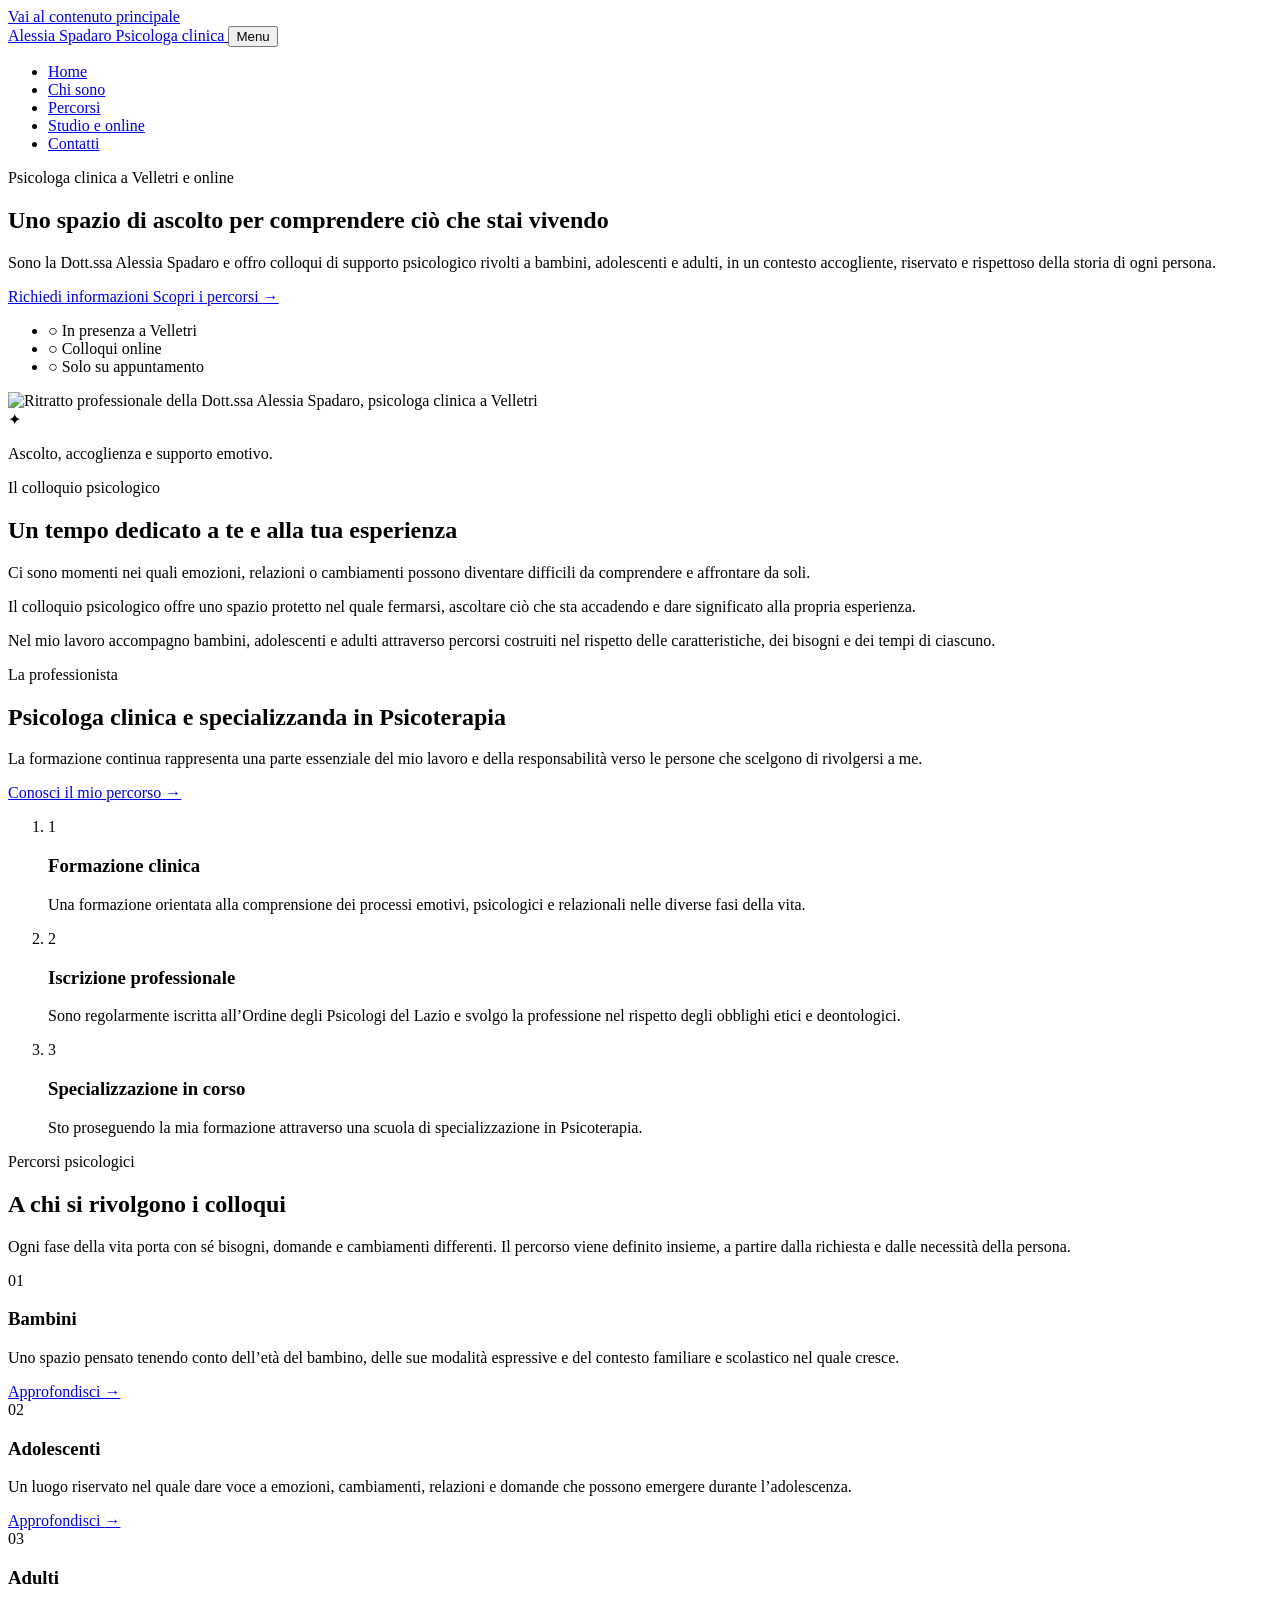
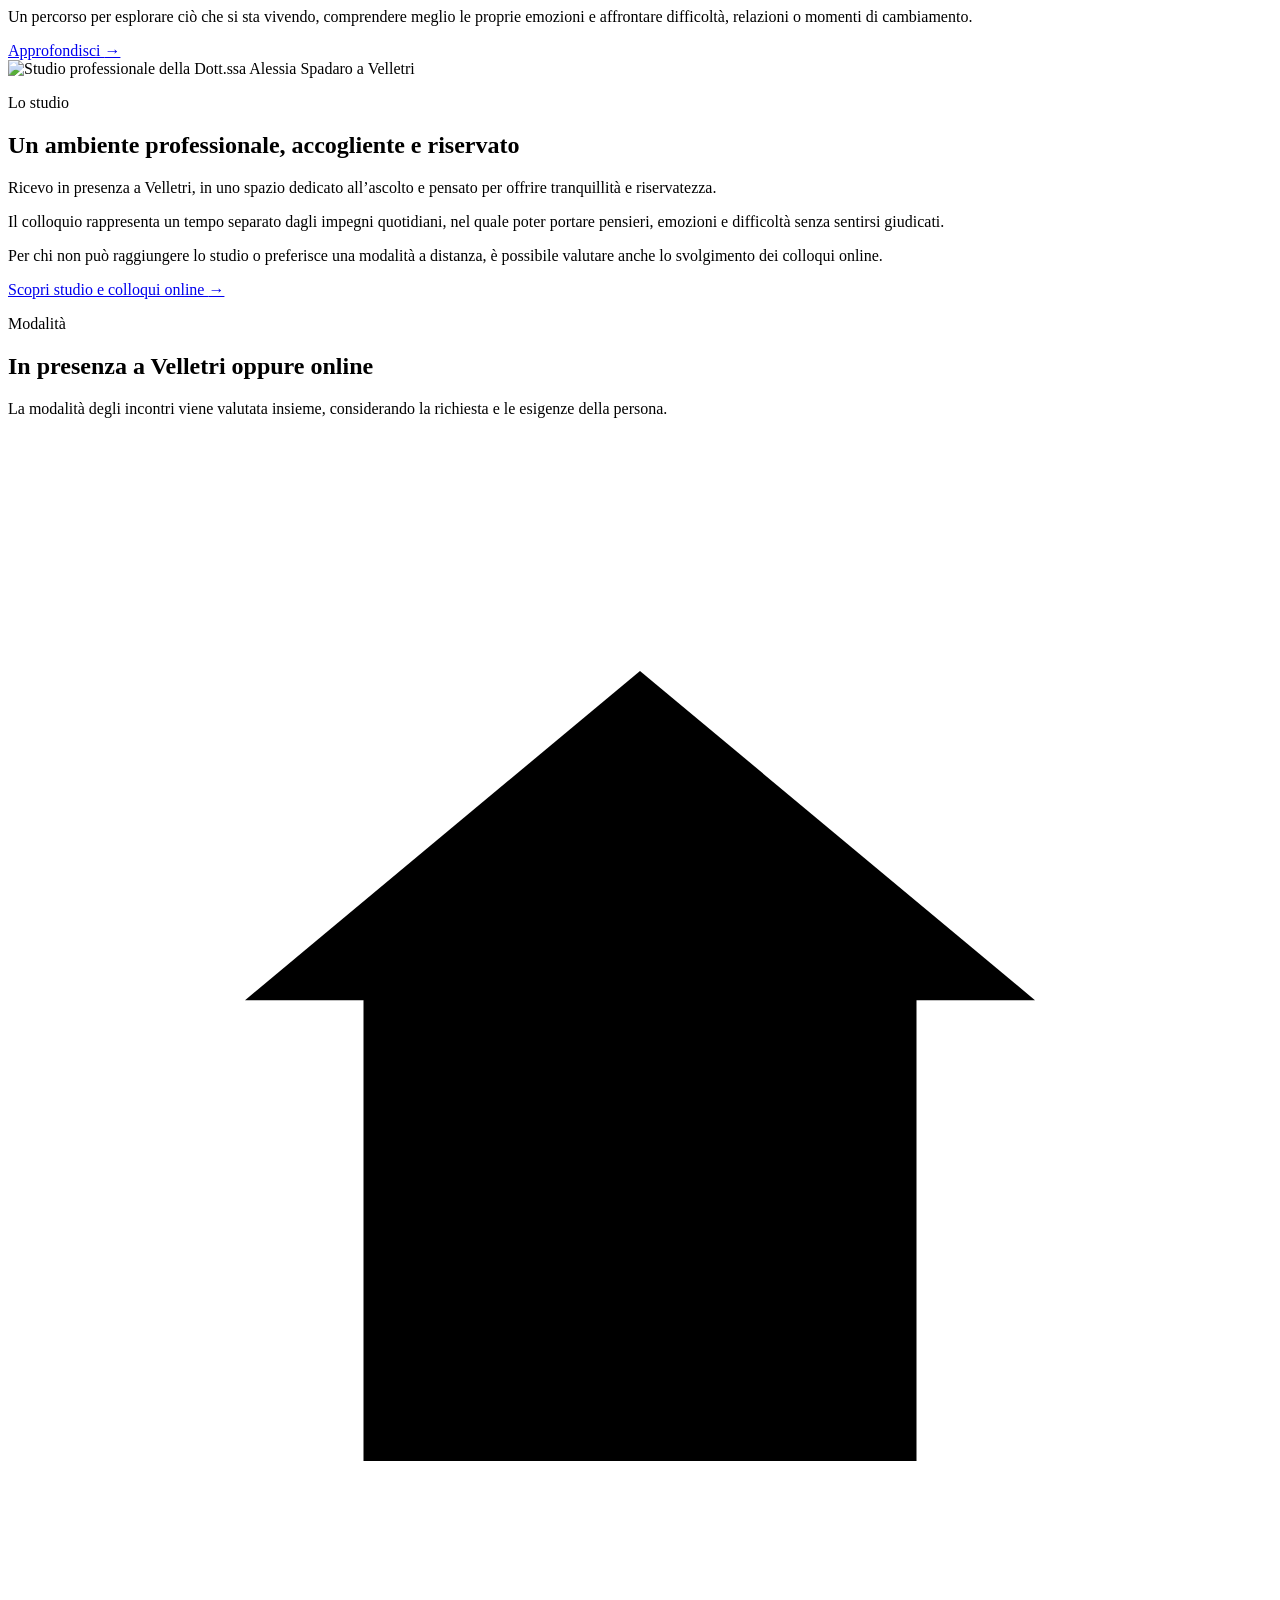
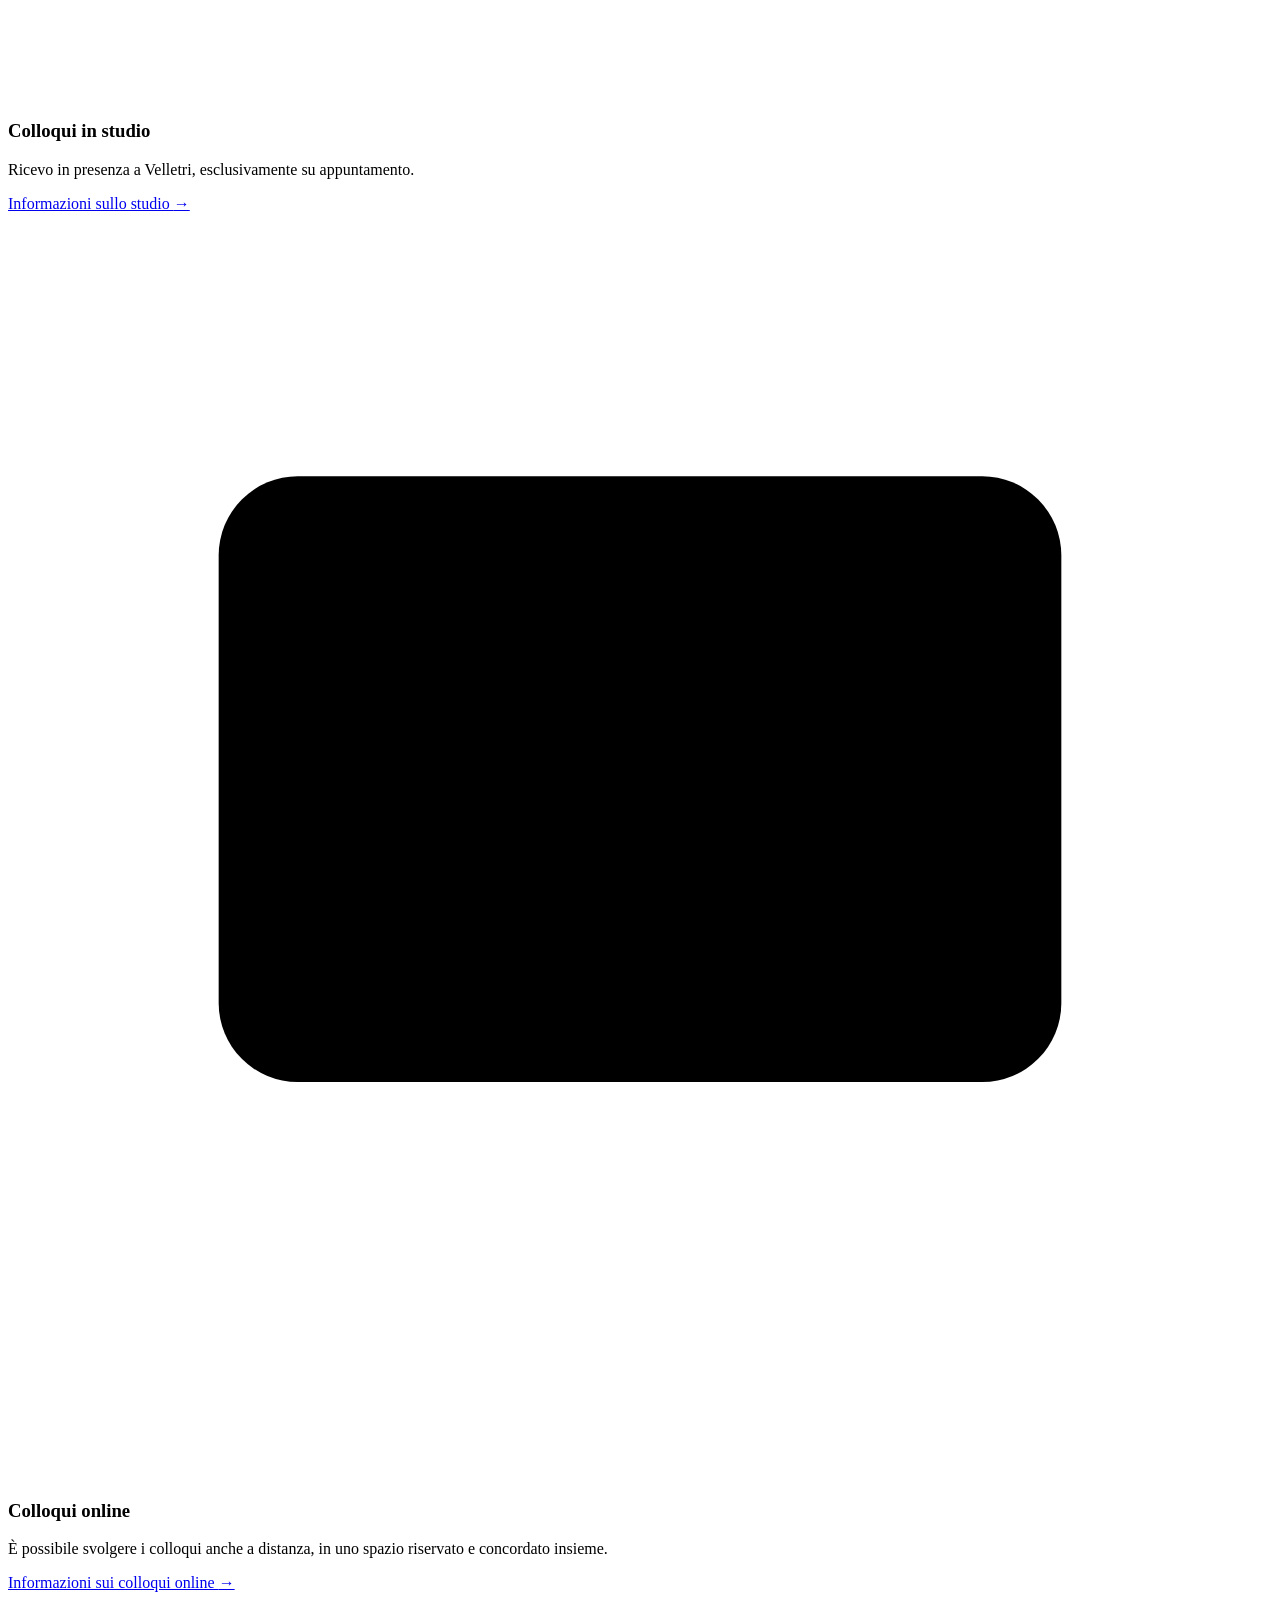
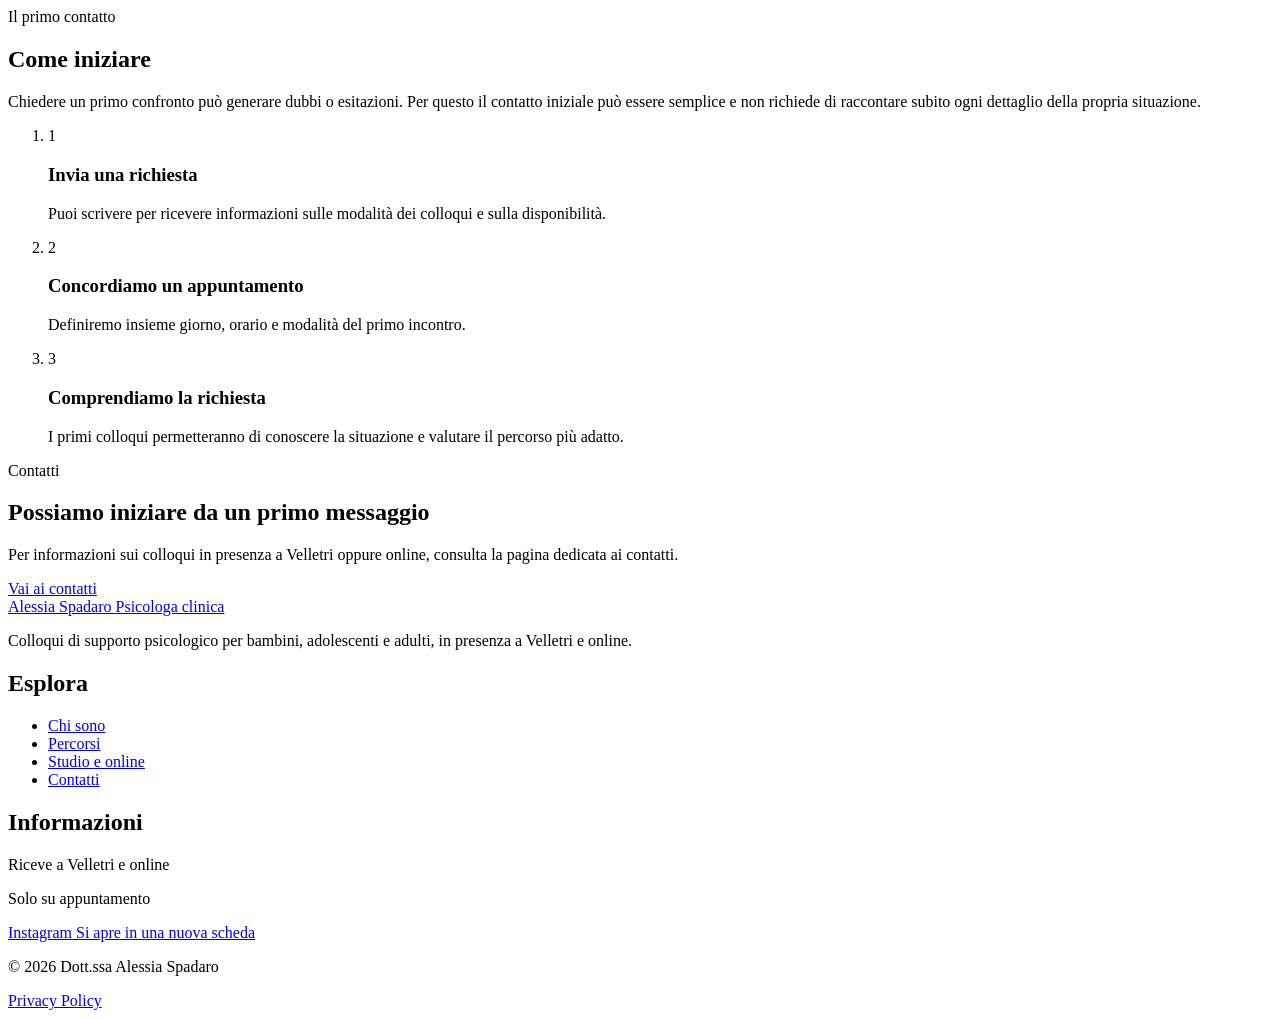
==== index.html @ 2c5d875d "Init" ====
<!DOCTYPE html>
<html lang="it">
<head>
    <meta charset="UTF-8">

    <meta
            name="viewport"
            content="width=device-width, initial-scale=1"
    >

    <title>Psicologa a Velletri e online | Dott.ssa Alessia Spadaro</title>

    <meta
            name="description"
            content="Dott.ssa Alessia Spadaro, psicologa clinica a Velletri e online. Colloqui di supporto psicologico per bambini, adolescenti e adulti."
    >

    <meta name="robots" content="noindex, nofollow">
    <meta name="theme-color" content="#f7f3ed">

    <link
            rel="icon"
            href="favicon.svg"
            type="image/svg+xml"
    >

    <link
            rel="preload"
            href="assets/images/alessia_headshot.jpeg"
            as="image"
    >

    <link
            rel="stylesheet"
            href="assets/css/style.css"
    >

    <script
            src="assets/js/main.js"
            defer
    ></script>
</head>

<body>

<a class="skip-link" href="#contenuto">
    Vai al contenuto principale
</a>


<!-- =========================================================
     HEADER
     ========================================================= -->

<header class="site-header" id="inizio">
    <div class="container site-header__inner">

        <a
                class="brand"
                href="index.html"
                aria-label="Dott.ssa Alessia Spadaro - Homepage"
        >
            <span class="brand__name">
                Alessia Spadaro
            </span>

            <span class="brand__profession">
                Psicologa clinica
            </span>
        </a>

        <button
                class="menu-button"
                type="button"
                aria-expanded="false"
                aria-controls="menu-principale"
                aria-label="Apri il menu"
        >
            <span class="menu-button__label">
                Menu
            </span>

            <span
                    class="menu-button__icon"
                    aria-hidden="true"
            >
                <span></span>
                <span></span>
                <span></span>
            </span>
        </button>

        <nav
                class="main-navigation"
                id="menu-principale"
                aria-label="Navigazione principale"
        >
            <ul class="main-navigation__list">

                <li>
                    <a
                            class="is-current"
                            href="index.html"
                            aria-current="page"
                    >
                        Home
                    </a>
                </li>

                <li>
                    <a href="chi-sono.html">
                        Chi sono
                    </a>
                </li>

                <li>
                    <a href="percorsi.html">
                        Percorsi
                    </a>
                </li>

                <li>
                    <a href="studio-online.html">
                        Studio e online
                    </a>
                </li>

                <li>
                    <a
                            class="button button--small"
                            href="contatti.html"
                    >
                        Contatti
                    </a>
                </li>

            </ul>
        </nav>

    </div>
</header>


<!-- =========================================================
     CONTENUTO PRINCIPALE
     ========================================================= -->

<main id="contenuto">


    <!-- =====================================================
         HERO
         ===================================================== -->

    <section class="hero">
        <div class="container hero__grid">

            <div class="hero__content">

                <p class="eyebrow">
                    Psicologa clinica a Velletri e online
                </p>

                <h1>
                    Uno spazio di ascolto per comprendere ciò che stai vivendo
                </h1>

                <p class="hero__description">
                    Sono la Dott.ssa Alessia Spadaro e offro colloqui di
                    supporto psicologico rivolti a bambini, adolescenti
                    e adulti, in un contesto accogliente, riservato e
                    rispettoso della storia di ogni persona.
                </p>

                <div class="hero__actions">

                    <a
                            class="button"
                            href="contatti.html"
                    >
                        Richiedi informazioni
                    </a>

                    <a
                            class="text-link"
                            href="#percorsi"
                    >
                        Scopri i percorsi
                        <span aria-hidden="true">→</span>
                    </a>

                </div>

                <ul
                        class="hero__details"
                        aria-label="Informazioni principali"
                >
                    <li>
                        <span aria-hidden="true">○</span>
                        In presenza a Velletri
                    </li>

                    <li>
                        <span aria-hidden="true">○</span>
                        Colloqui online
                    </li>

                    <li>
                        <span aria-hidden="true">○</span>
                        Solo su appuntamento
                    </li>
                </ul>

            </div>


            <div class="hero__visual">

                <div class="portrait-placeholder">

                    <img
                            src="assets/images/alessia_headshot.jpeg"
                            alt="Ritratto professionale della Dott.ssa Alessia Spadaro, psicologa clinica a Velletri"
                            width="1200"
                            height="1500"
                            fetchpriority="high"
                            decoding="async"
                            style="
                            width: 100%;
                            height: 100%;
                            object-fit: cover;
                            object-position: center 20%;
                        "
                    >

                    <span
                            class="portrait-placeholder__decoration"
                            aria-hidden="true"
                    ></span>

                </div>

                <div class="hero__note">

                    <span
                            class="hero__note-symbol"
                            aria-hidden="true"
                    >
                        ✦
                    </span>

                    <p>
                        Ascolto, accoglienza e supporto emotivo.
                    </p>

                </div>

            </div>

        </div>
    </section>


    <!-- =====================================================
         PRESENTAZIONE
         ===================================================== -->

    <section class="intro section">
        <div class="container intro__grid">

            <div>

                <p class="eyebrow">
                    Il colloquio psicologico
                </p>

                <h2>
                    Un tempo dedicato a te e alla tua esperienza
                </h2>

            </div>

            <div class="prose">

                <p>
                    Ci sono momenti nei quali emozioni, relazioni o
                    cambiamenti possono diventare difficili da comprendere
                    e affrontare da soli.
                </p>

                <p>
                    Il colloquio psicologico offre uno spazio protetto nel
                    quale fermarsi, ascoltare ciò che sta accadendo e dare
                    significato alla propria esperienza.
                </p>

                <p>
                    Nel mio lavoro accompagno bambini, adolescenti e adulti
                    attraverso percorsi costruiti nel rispetto delle
                    caratteristiche, dei bisogni e dei tempi di ciascuno.
                </p>

            </div>

        </div>
    </section>


    <!-- =====================================================
         CHI SONO
         ===================================================== -->

    <section class="first-contact section">
        <div class="container first-contact__grid">

            <div>

                <p class="eyebrow">
                    La professionista
                </p>

                <h2>
                    Psicologa clinica e specializzanda in Psicoterapia
                </h2>

                <p class="first-contact__introduction">
                    La formazione continua rappresenta una parte essenziale
                    del mio lavoro e della responsabilità verso le persone
                    che scelgono di rivolgersi a me.
                </p>

                <a
                        class="text-link"
                        href="chi-sono.html"
                >
                    Conosci il mio percorso
                    <span aria-hidden="true">→</span>
                </a>

            </div>

            <ol class="steps-list">

                <li class="steps-list__item">

                    <span class="steps-list__number">
                        1
                    </span>

                    <div>
                        <h3>Formazione clinica</h3>

                        <p>
                            Una formazione orientata alla comprensione dei
                            processi emotivi, psicologici e relazionali nelle
                            diverse fasi della vita.
                        </p>
                    </div>

                </li>

                <li class="steps-list__item">

                    <span class="steps-list__number">
                        2
                    </span>

                    <div>
                        <h3>Iscrizione professionale</h3>

                        <p>
                            Sono regolarmente iscritta all’Ordine degli
                            Psicologi del Lazio e svolgo la professione nel
                            rispetto degli obblighi etici e deontologici.
                        </p>
                    </div>

                </li>

                <li class="steps-list__item">

                    <span class="steps-list__number">
                        3
                    </span>

                    <div>
                        <h3>Specializzazione in corso</h3>

                        <p>
                            Sto proseguendo la mia formazione attraverso
                            una scuola di specializzazione in Psicoterapia.
                        </p>
                    </div>

                </li>

            </ol>

        </div>
    </section>


    <!-- =====================================================
         PERCORSI
         ===================================================== -->

    <section
            class="paths section"
            id="percorsi"
    >
        <div class="container">

            <div class="section-heading section-heading--center">

                <p class="eyebrow">
                    Percorsi psicologici
                </p>

                <h2>
                    A chi si rivolgono i colloqui
                </h2>

                <p>
                    Ogni fase della vita porta con sé bisogni, domande e
                    cambiamenti differenti. Il percorso viene definito
                    insieme, a partire dalla richiesta e dalle necessità
                    della persona.
                </p>

            </div>


            <div class="cards-grid">

                <article class="path-card">

                    <span
                            class="path-card__number"
                            aria-hidden="true"
                    >
                        01
                    </span>

                    <h3>
                        Bambini
                    </h3>

                    <p>
                        Uno spazio pensato tenendo conto dell’età del bambino,
                        delle sue modalità espressive e del contesto familiare
                        e scolastico nel quale cresce.
                    </p>

                    <a
                            class="text-link"
                            href="percorsi.html#bambini"
                    >
                        Approfondisci
                        <span aria-hidden="true">→</span>
                    </a>

                </article>


                <article class="path-card">

                    <span
                            class="path-card__number"
                            aria-hidden="true"
                    >
                        02
                    </span>

                    <h3>
                        Adolescenti
                    </h3>

                    <p>
                        Un luogo riservato nel quale dare voce a emozioni,
                        cambiamenti, relazioni e domande che possono emergere
                        durante l’adolescenza.
                    </p>

                    <a
                            class="text-link"
                            href="percorsi.html#adolescenti"
                    >
                        Approfondisci
                        <span aria-hidden="true">→</span>
                    </a>

                </article>


                <article class="path-card">

                    <span
                            class="path-card__number"
                            aria-hidden="true"
                    >
                        03
                    </span>

                    <h3>
                        Adulti
                    </h3>

                    <p>
                        Un percorso per esplorare ciò che si sta vivendo,
                        comprendere meglio le proprie emozioni e affrontare
                        difficoltà, relazioni o momenti di cambiamento.
                    </p>

                    <a
                            class="text-link"
                            href="percorsi.html#adulti"
                    >
                        Approfondisci
                        <span aria-hidden="true">→</span>
                    </a>

                </article>

            </div>

        </div>
    </section>


    <!-- =====================================================
         STUDIO
         ===================================================== -->

    <section class="approach section">
        <div class="container approach__grid">

            <div class="approach__visual">

                <div class="organic-shape">

                    <img
                            src="assets/images/studio_alessia.jpeg"
                            alt="Studio professionale della Dott.ssa Alessia Spadaro a Velletri"
                            width="1600"
                            height="1200"
                            loading="lazy"
                            decoding="async"
                            style="
                            width: 100%;
                            height: 100%;
                            object-fit: cover;
                            object-position: center;
                        "
                    >

                </div>

            </div>

            <div class="approach__content">

                <p class="eyebrow">
                    Lo studio
                </p>

                <h2>
                    Un ambiente professionale, accogliente e riservato
                </h2>

                <div class="prose">

                    <p>
                        Ricevo in presenza a Velletri, in uno spazio dedicato
                        all’ascolto e pensato per offrire tranquillità e
                        riservatezza.
                    </p>

                    <p>
                        Il colloquio rappresenta un tempo separato dagli
                        impegni quotidiani, nel quale poter portare pensieri,
                        emozioni e difficoltà senza sentirsi giudicati.
                    </p>

                    <p>
                        Per chi non può raggiungere lo studio o preferisce
                        una modalità a distanza, è possibile valutare anche
                        lo svolgimento dei colloqui online.
                    </p>

                </div>

                <a
                        class="text-link"
                        href="studio-online.html"
                >
                    Scopri studio e colloqui online
                    <span aria-hidden="true">→</span>
                </a>

            </div>

        </div>
    </section>


    <!-- =====================================================
         MODALITÀ
         ===================================================== -->

    <section class="modalities section">
        <div class="container">

            <div class="section-heading">

                <p class="eyebrow">
                    Modalità
                </p>

                <h2>
                    In presenza a Velletri oppure online
                </h2>

                <p>
                    La modalità degli incontri viene valutata insieme,
                    considerando la richiesta e le esigenze della persona.
                </p>

            </div>


            <div class="modalities__grid">

                <article class="modality-card">

                    <div
                            class="modality-card__icon"
                            aria-hidden="true"
                    >
                        <svg
                                viewBox="0 0 48 48"
                                role="presentation"
                                focusable="false"
                        >
                            <path d="M9 21.5 24 9l15 12.5"></path>
                            <path d="M13.5 19v20h21V19"></path>
                            <path d="M20 39V27h8v12"></path>
                        </svg>
                    </div>

                    <div>

                        <h3>
                            Colloqui in studio
                        </h3>

                        <p>
                            Ricevo in presenza a Velletri, esclusivamente
                            su appuntamento.
                        </p>

                        <a
                                class="text-link"
                                href="studio-online.html#in-presenza"
                        >
                            Informazioni sullo studio
                            <span aria-hidden="true">→</span>
                        </a>

                    </div>

                </article>


                <article class="modality-card">

                    <div
                            class="modality-card__icon"
                            aria-hidden="true"
                    >
                        <svg
                                viewBox="0 0 48 48"
                                role="presentation"
                                focusable="false"
                        >
                            <rect
                                    x="8"
                                    y="10"
                                    width="32"
                                    height="23"
                                    rx="3"
                            ></rect>

                            <path d="M18 39h12"></path>
                            <path d="M24 33v6"></path>
                            <circle cx="24" cy="21.5" r="4"></circle>

                            <path
                                    d="M17.5 30c1.5-3.2 3.7-4.8
                                6.5-4.8s5 1.6 6.5 4.8"
                            ></path>
                        </svg>
                    </div>

                    <div>

                        <h3>
                            Colloqui online
                        </h3>

                        <p>
                            È possibile svolgere i colloqui anche a distanza,
                            in uno spazio riservato e concordato insieme.
                        </p>

                        <a
                                class="text-link"
                                href="studio-online.html#online"
                        >
                            Informazioni sui colloqui online
                            <span aria-hidden="true">→</span>
                        </a>

                    </div>

                </article>

            </div>

        </div>
    </section>


    <!-- =====================================================
         PRIMO CONTATTO
         ===================================================== -->

    <section class="first-contact section">
        <div class="container first-contact__grid">

            <div>

                <p class="eyebrow">
                    Il primo contatto
                </p>

                <h2>
                    Come iniziare
                </h2>

                <p class="first-contact__introduction">
                    Chiedere un primo confronto può generare dubbi o
                    esitazioni. Per questo il contatto iniziale può essere
                    semplice e non richiede di raccontare subito ogni
                    dettaglio della propria situazione.
                </p>

            </div>


            <ol class="steps-list">

                <li class="steps-list__item">

                    <span class="steps-list__number">
                        1
                    </span>

                    <div>

                        <h3>
                            Invia una richiesta
                        </h3>

                        <p>
                            Puoi scrivere per ricevere informazioni sulle
                            modalità dei colloqui e sulla disponibilità.
                        </p>

                    </div>

                </li>


                <li class="steps-list__item">

                    <span class="steps-list__number">
                        2
                    </span>

                    <div>

                        <h3>
                            Concordiamo un appuntamento
                        </h3>

                        <p>
                            Definiremo insieme giorno, orario e modalità
                            del primo incontro.
                        </p>

                    </div>

                </li>


                <li class="steps-list__item">

                    <span class="steps-list__number">
                        3
                    </span>

                    <div>

                        <h3>
                            Comprendiamo la richiesta
                        </h3>

                        <p>
                            I primi colloqui permetteranno di conoscere la
                            situazione e valutare il percorso più adatto.
                        </p>

                    </div>

                </li>

            </ol>

        </div>
    </section>


    <!-- =====================================================
         CONTATTI FINALI
         ===================================================== -->

    <section class="contact-banner">
        <div class="container contact-banner__inner">

            <div>

                <p class="eyebrow">
                    Contatti
                </p>

                <h2>
                    Possiamo iniziare da un primo messaggio
                </h2>

                <p>
                    Per informazioni sui colloqui in presenza a Velletri
                    oppure online, consulta la pagina dedicata ai contatti.
                </p>

            </div>

            <a
                    class="button button--light"
                    href="contatti.html"
            >
                Vai ai contatti
            </a>

        </div>
    </section>

</main>


<!-- =========================================================
     FOOTER
     ========================================================= -->

<footer class="site-footer">
    <div class="container">

        <div class="site-footer__main">

            <div class="site-footer__identity">

                <a
                        class="brand brand--footer"
                        href="index.html"
                >
                    <span class="brand__name">
                        Alessia Spadaro
                    </span>

                    <span class="brand__profession">
                        Psicologa clinica
                    </span>
                </a>

                <p>
                    Colloqui di supporto psicologico per bambini,
                    adolescenti e adulti, in presenza a Velletri e online.
                </p>

            </div>


            <nav
                    class="site-footer__navigation"
                    aria-label="Navigazione nel piè di pagina"
            >
                <h2 class="site-footer__heading">
                    Esplora
                </h2>

                <ul>
                    <li>
                        <a href="chi-sono.html">
                            Chi sono
                        </a>
                    </li>

                    <li>
                        <a href="percorsi.html">
                            Percorsi
                        </a>
                    </li>

                    <li>
                        <a href="studio-online.html">
                            Studio e online
                        </a>
                    </li>

                    <li>
                        <a href="contatti.html">
                            Contatti
                        </a>
                    </li>
                </ul>
            </nav>


            <div class="site-footer__contacts">

                <h2 class="site-footer__heading">
                    Informazioni
                </h2>

                <p>
                    Riceve a Velletri e online
                </p>

                <p>
                    Solo su appuntamento
                </p>

                <a
                        href="https://www.instagram.com/psicologa_spadaroalessia/"
                        target="_blank"
                        rel="noopener noreferrer"
                >
                    Instagram

                    <span class="visually-hidden">
                        Si apre in una nuova scheda
                    </span>
                </a>

            </div>

        </div>


        <div class="site-footer__bottom">

            <p>
                © <span id="current-year">2026</span>
                Dott.ssa Alessia Spadaro
            </p>

            <div class="site-footer__legal">

                <a href="privacy.html">
                    Privacy Policy
                </a>

            </div>

        </div>

    </div>
</footer>

</body>
</html>
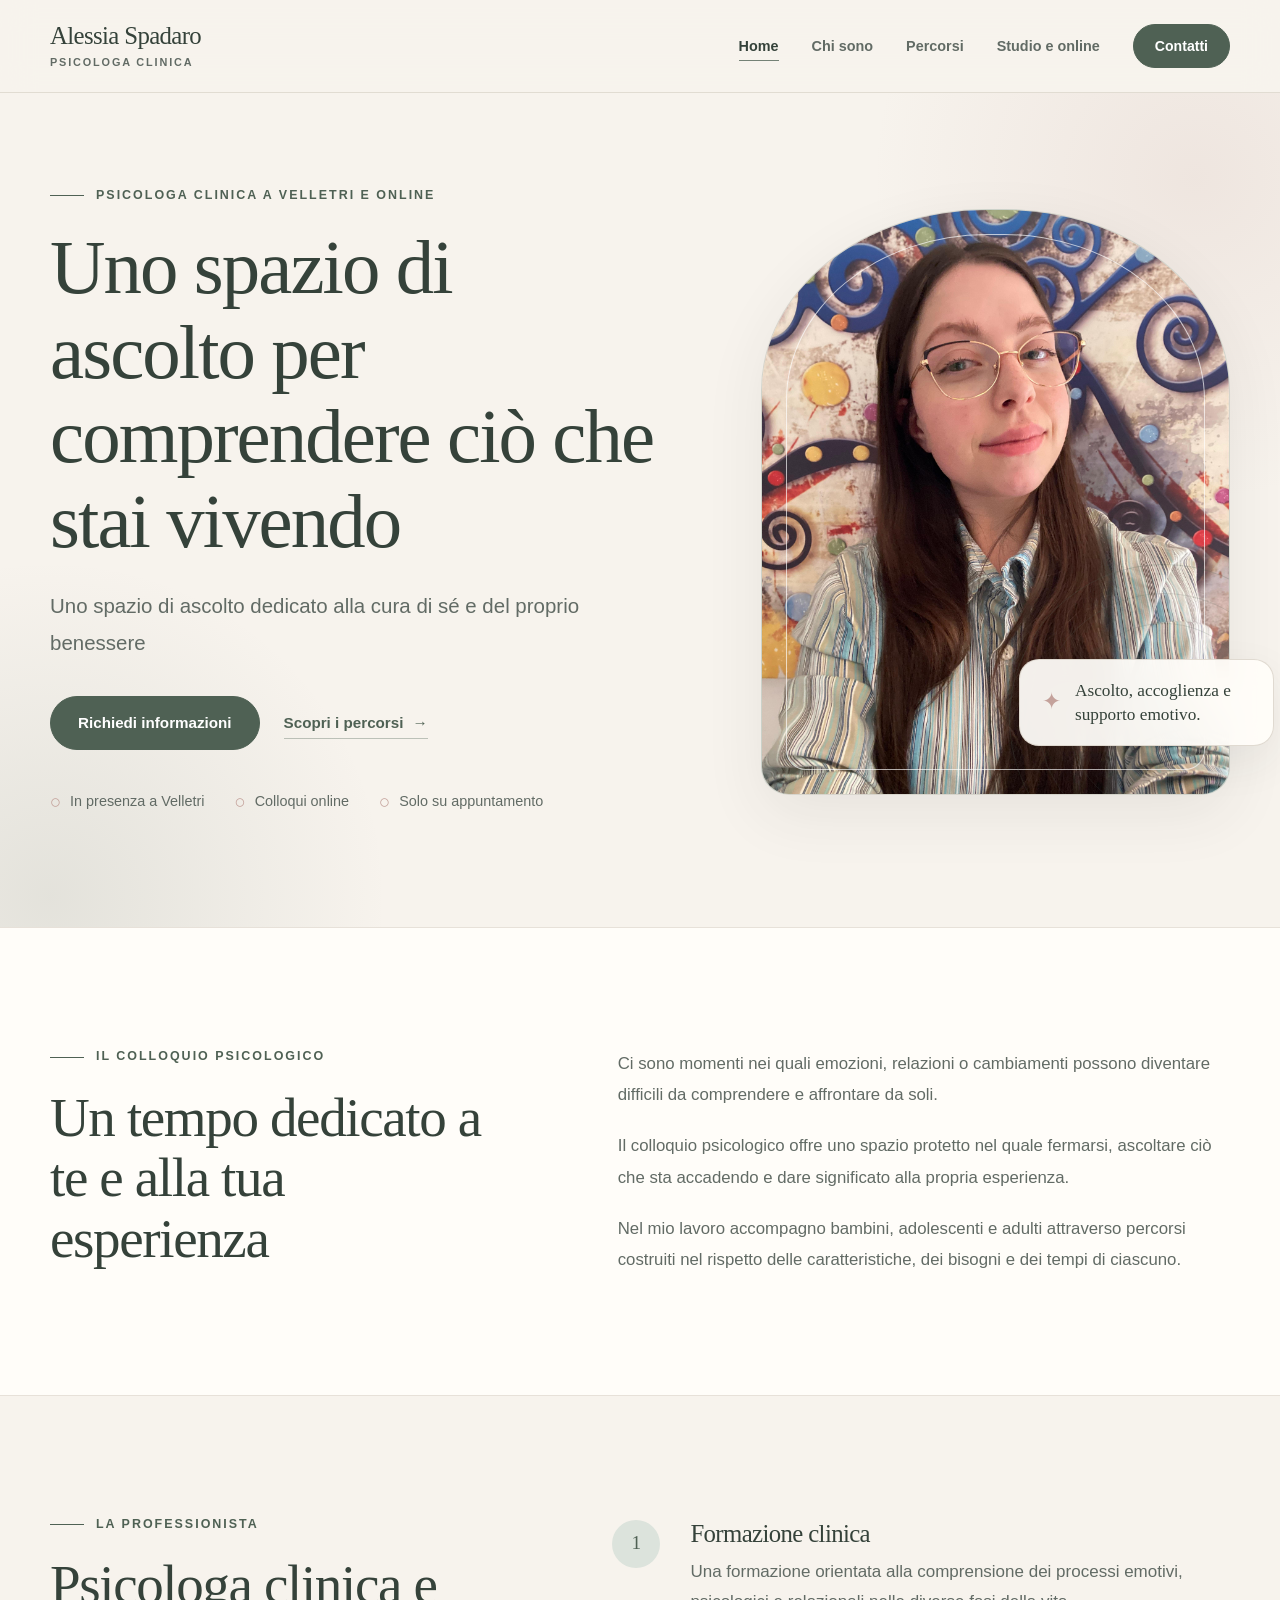
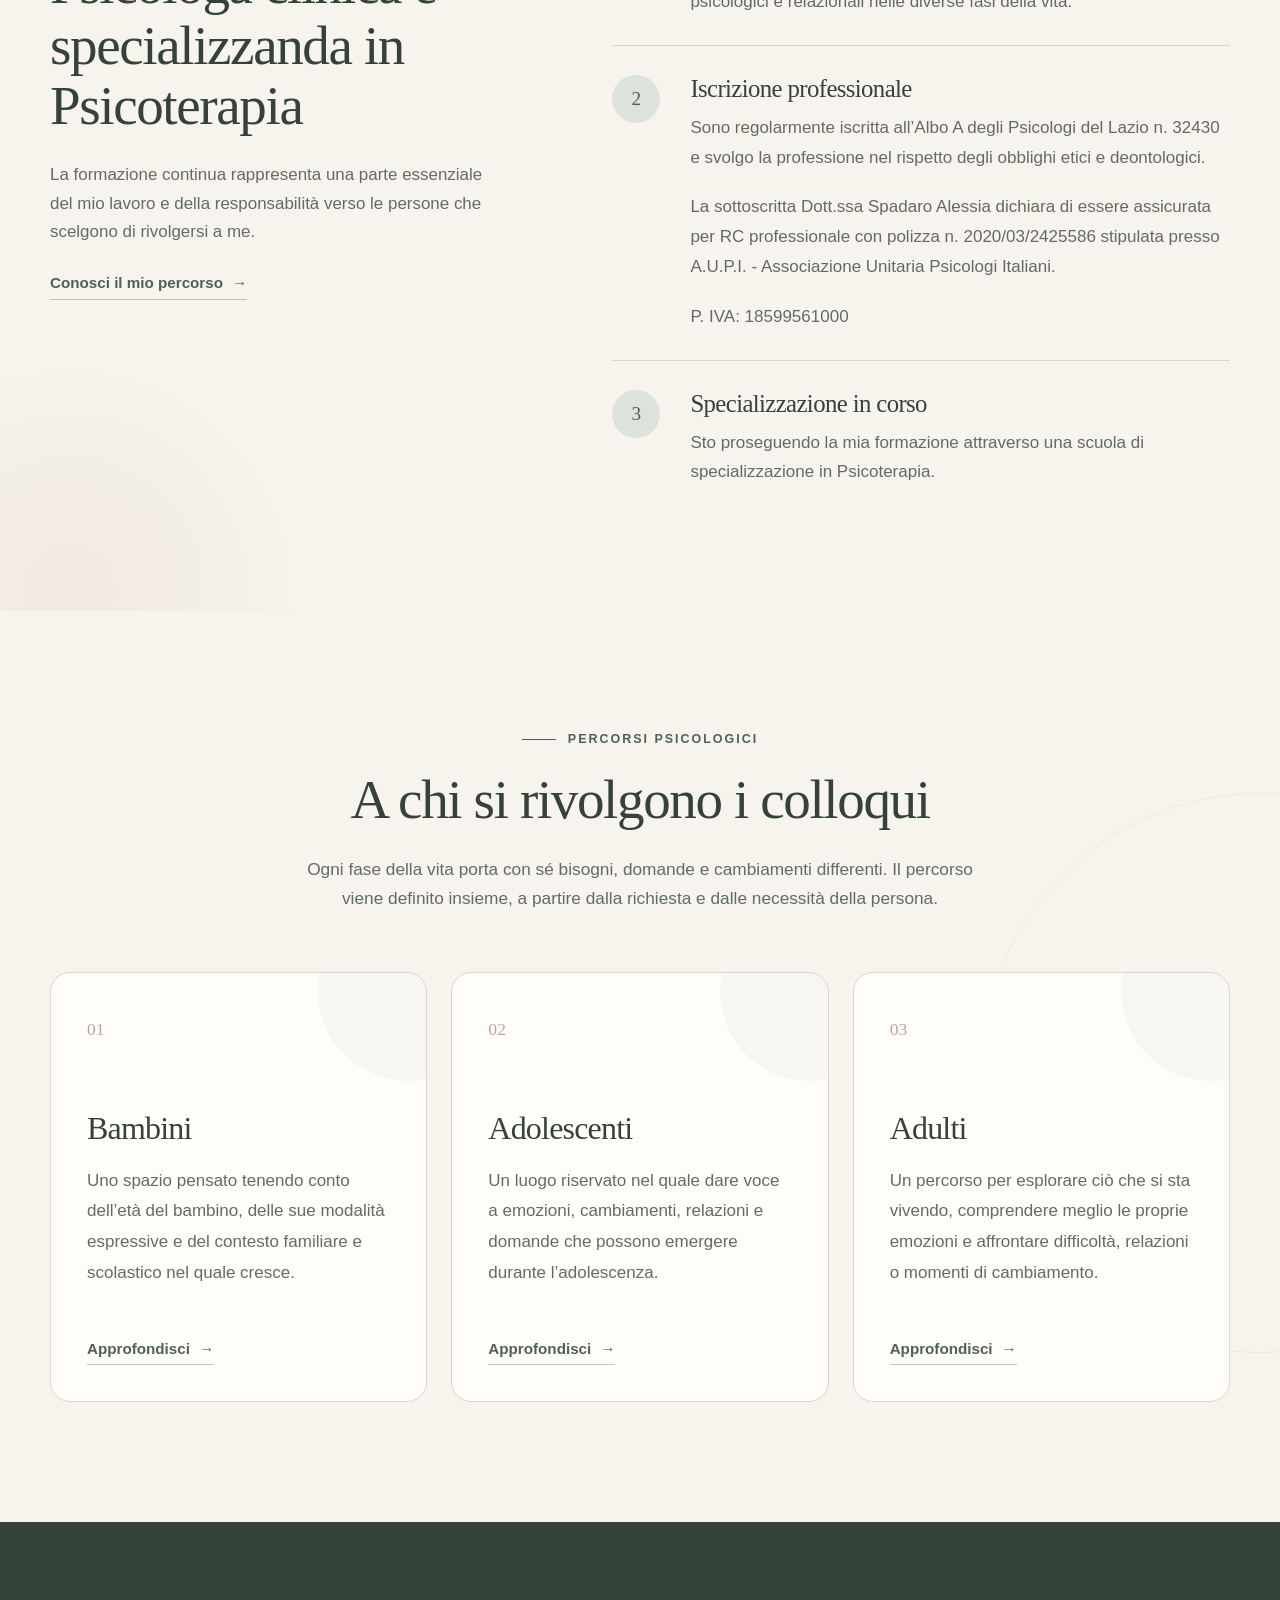
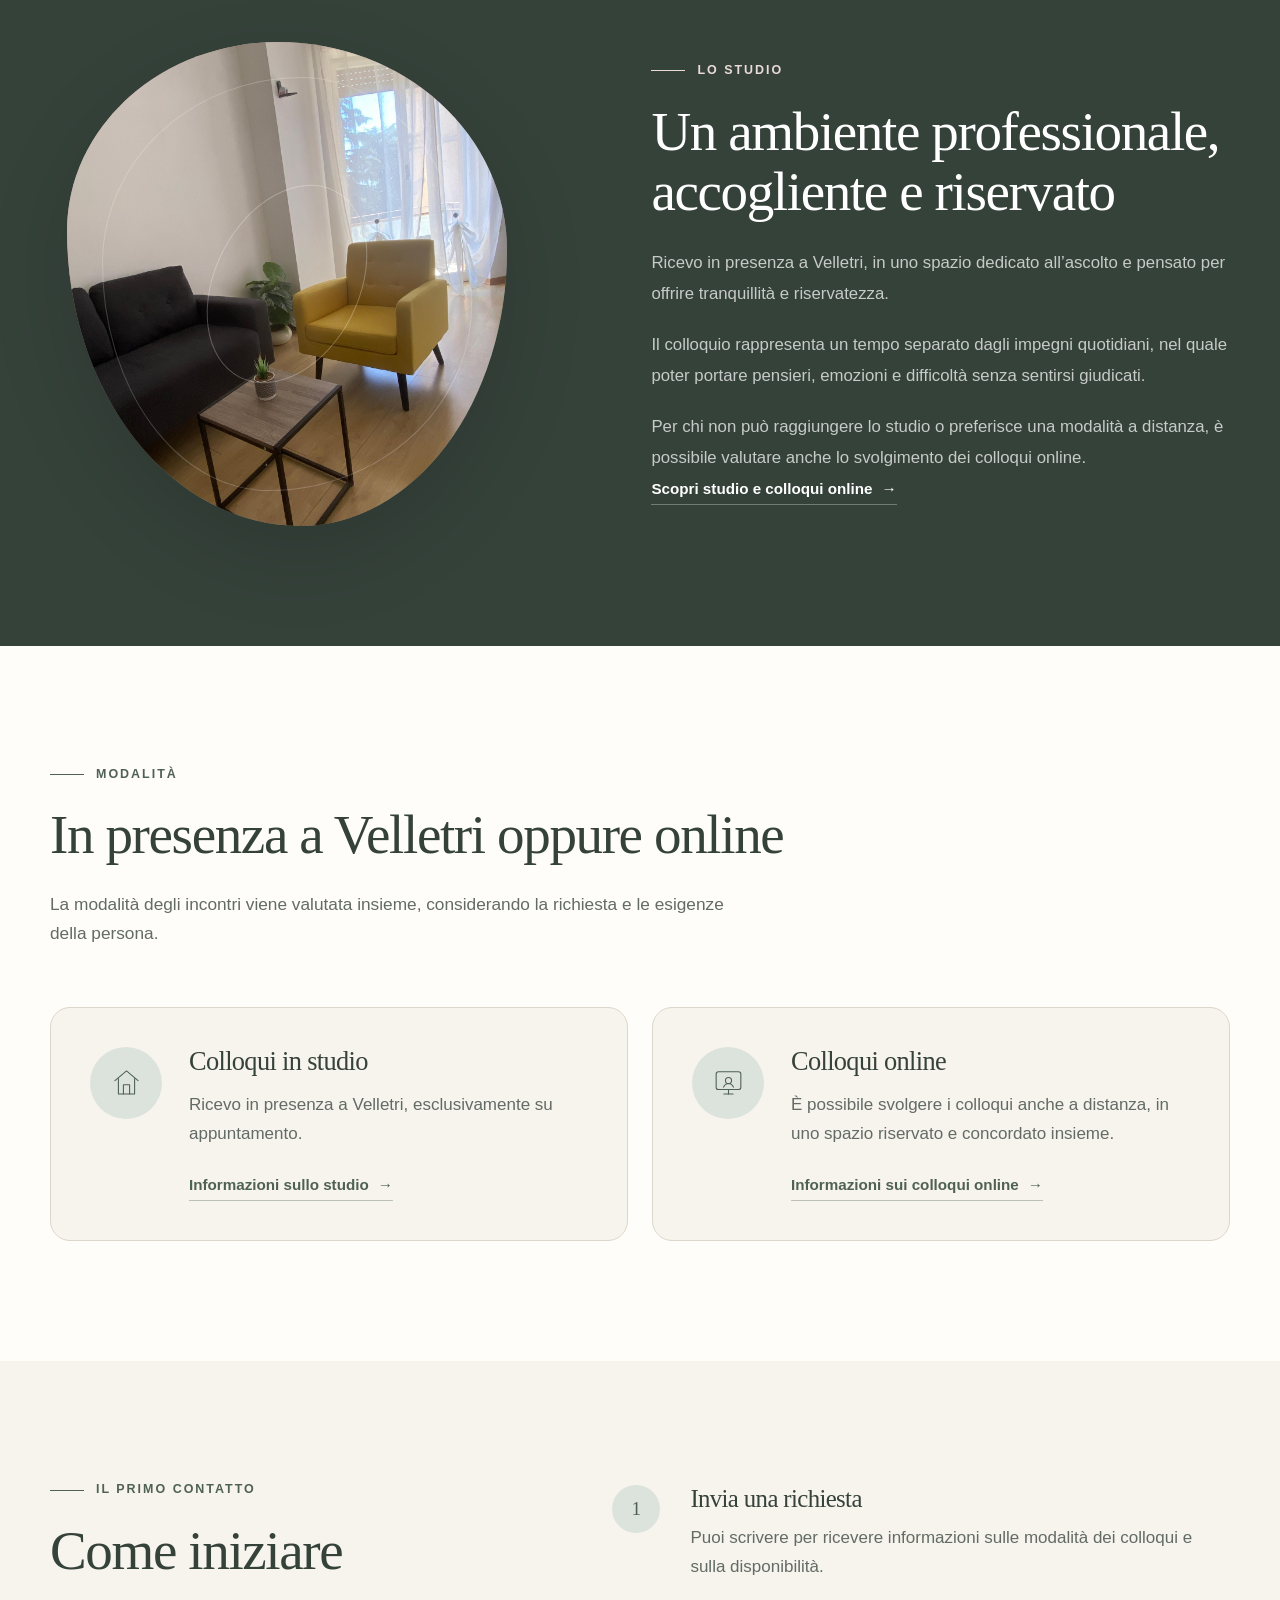
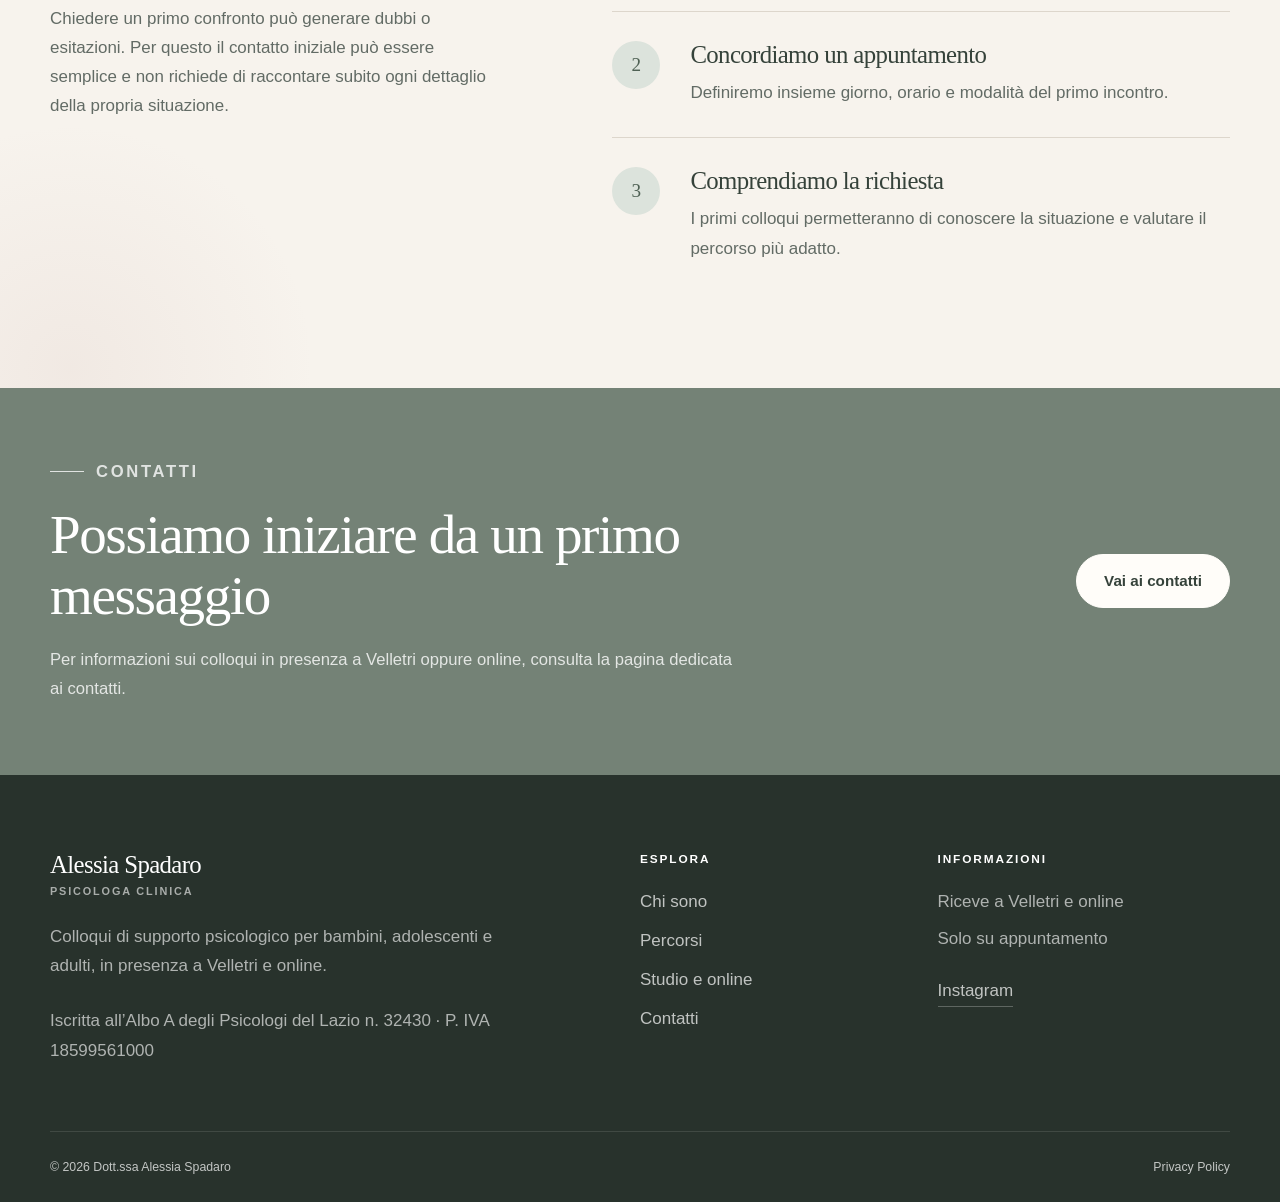
==== commit 1ab8091e: "update content and images across multiple HTML files" ====
--- a/index.html
+++ b/index.html
@@ -166,10 +166,8 @@
                 </h1>
 
                 <p class="hero__description">
-                    Sono la Dott.ssa Alessia Spadaro e offro colloqui di
-                    supporto psicologico rivolti a bambini, adolescenti
-                    e adulti, in un contesto accogliente, riservato e
-                    rispettoso della storia di ogni persona.
+                    Uno spazio di ascolto dedicato alla cura di sé e del
+                    proprio benessere
                 </p>
 
                 <div class="hero__actions">
@@ -369,9 +367,22 @@
                         <h3>Iscrizione professionale</h3>
 
                         <p>
-                            Sono regolarmente iscritta all’Ordine degli
-                            Psicologi del Lazio e svolgo la professione nel
-                            rispetto degli obblighi etici e deontologici.
+                            Sono regolarmente iscritta all’Albo A degli
+                            Psicologi del Lazio n. 32430 e svolgo la
+                            professione nel rispetto degli obblighi etici
+                            e deontologici.
+                        </p>
+
+                        <p>
+                            La sottoscritta Dott.ssa Spadaro Alessia dichiara
+                            di essere assicurata per RC professionale con
+                            polizza n. 2020/03/2425586 stipulata presso
+                            A.U.P.I. - Associazione Unitaria Psicologi
+                            Italiani.
+                        </p>
+
+                        <p>
+                            P. IVA: 18599561000
                         </p>
                     </div>
 
@@ -896,6 +907,11 @@
                     adolescenti e adulti, in presenza a Velletri e online.
                 </p>
 
+                <p>
+                    Iscritta all’Albo A degli Psicologi del Lazio
+                    n. 32430 · P. IVA 18599561000
+                </p>
+
             </div>
 
 
--- a/assets/css/style.css
+++ b/assets/css/style.css
@@ -0,0 +1,1956 @@
+/* =========================================================
+   DOTT.SSA ALESSIA SPADARO
+   Foglio di stile principale
+   ========================================================= */
+
+
+/* =========================================================
+   1. VARIABILI
+   ========================================================= */
+
+:root {
+    --color-background: #f7f3ed;
+    --color-surface: #fffdf9;
+    --color-surface-soft: #eee8df;
+
+    --color-primary: #748276;
+    --color-primary-dark: #4f6154;
+    --color-primary-deep: #35423a;
+    --color-primary-light: #dce3dc;
+
+    --color-accent: #c4a29b;
+    --color-accent-light: #eadbd7;
+
+    --color-text: #303934;
+    --color-text-soft: #626b65;
+    --color-text-muted: #7c837f;
+
+    --color-border: #ddd6cc;
+    --color-border-dark: #c9c1b6;
+
+    --color-white: #ffffff;
+    --color-black: #181b19;
+
+    --font-heading:
+            Georgia,
+            "Times New Roman",
+            Times,
+            serif;
+
+    --font-body:
+            Inter,
+            -apple-system,
+            BlinkMacSystemFont,
+            "Segoe UI",
+            Roboto,
+            Helvetica,
+            Arial,
+            sans-serif;
+
+    --container-width: 1180px;
+    --container-padding: 24px;
+
+    --section-spacing: 120px;
+    --section-spacing-small: 88px;
+
+    --radius-small: 10px;
+    --radius-medium: 20px;
+    --radius-large: 36px;
+    --radius-round: 999px;
+
+    --shadow-soft:
+            0 20px 60px rgba(48, 57, 52, 0.08);
+
+    --shadow-card:
+            0 16px 45px rgba(48, 57, 52, 0.07);
+
+    --transition-fast: 180ms ease;
+    --transition-medium: 280ms ease;
+}
+
+
+/* =========================================================
+   2. RESET E STILI GLOBALI
+   ========================================================= */
+
+*,
+*::before,
+*::after {
+    box-sizing: border-box;
+}
+
+html {
+    scroll-behavior: smooth;
+    scroll-padding-top: 110px;
+}
+
+body {
+    margin: 0;
+    min-width: 320px;
+
+    background-color: var(--color-background);
+    color: var(--color-text);
+
+    font-family: var(--font-body);
+    font-size: 17px;
+    line-height: 1.7;
+
+    text-rendering: optimizeLegibility;
+    -webkit-font-smoothing: antialiased;
+}
+
+body.menu-open {
+    overflow: hidden;
+}
+
+img,
+svg {
+    display: block;
+    max-width: 100%;
+}
+
+img {
+    height: auto;
+}
+
+button,
+input,
+textarea,
+select {
+    font: inherit;
+}
+
+button {
+    color: inherit;
+}
+
+a {
+    color: inherit;
+    text-decoration: none;
+}
+
+p,
+h1,
+h2,
+h3,
+h4,
+ul,
+ol {
+    margin-top: 0;
+}
+
+p:last-child {
+    margin-bottom: 0;
+}
+
+ul,
+ol {
+    padding-left: 0;
+}
+
+::selection {
+    background-color: var(--color-primary);
+    color: var(--color-white);
+}
+
+
+/* =========================================================
+   3. TIPOGRAFIA
+   ========================================================= */
+
+h1,
+h2,
+h3,
+h4 {
+    margin-bottom: 24px;
+
+    color: var(--color-primary-deep);
+    font-family: var(--font-heading);
+    font-weight: 400;
+    line-height: 1.1;
+    letter-spacing: -0.025em;
+}
+
+h1 {
+    max-width: 810px;
+    font-size: clamp(3rem, 6vw, 5.8rem);
+}
+
+h2 {
+    font-size: clamp(2.4rem, 4.3vw, 4.3rem);
+}
+
+h3 {
+    font-size: clamp(1.7rem, 2.5vw, 2.25rem);
+}
+
+p {
+    margin-bottom: 20px;
+}
+
+strong {
+    color: var(--color-primary-deep);
+    font-weight: 650;
+}
+
+.eyebrow {
+    display: flex;
+    align-items: center;
+    gap: 12px;
+
+    margin-bottom: 22px;
+
+    color: var(--color-primary-dark);
+
+    font-size: 0.78rem;
+    font-weight: 700;
+    line-height: 1.4;
+    letter-spacing: 0.16em;
+    text-transform: uppercase;
+}
+
+.eyebrow::before {
+    width: 34px;
+    height: 1px;
+
+    background-color: currentColor;
+    content: "";
+}
+
+.prose {
+    max-width: 700px;
+}
+
+.prose p {
+    color: var(--color-text-soft);
+    font-size: 1.05rem;
+    line-height: 1.85;
+}
+
+
+/* =========================================================
+   4. ACCESSIBILITÀ
+   ========================================================= */
+
+.skip-link {
+    position: fixed;
+    z-index: 9999;
+    top: 16px;
+    left: 16px;
+
+    padding: 12px 18px;
+
+    background-color: var(--color-primary-deep);
+    border-radius: var(--radius-small);
+    color: var(--color-white);
+
+    font-weight: 700;
+
+    opacity: 0;
+    pointer-events: none;
+    transform: translateY(-140%);
+    transition:
+            opacity var(--transition-fast),
+            transform var(--transition-fast);
+}
+
+.skip-link:focus {
+    opacity: 1;
+    pointer-events: auto;
+    transform: translateY(0);
+}
+
+.visually-hidden {
+    position: absolute;
+
+    width: 1px;
+    height: 1px;
+    padding: 0;
+    margin: -1px;
+
+    overflow: hidden;
+    clip: rect(0, 0, 0, 0);
+    white-space: nowrap;
+
+    border: 0;
+}
+
+a:focus-visible,
+button:focus-visible {
+    outline: 3px solid var(--color-accent);
+    outline-offset: 4px;
+}
+
+
+/* =========================================================
+   5. LAYOUT GENERALE
+   ========================================================= */
+
+.container {
+    width: min(
+            calc(100% - (var(--container-padding) * 2)),
+            var(--container-width)
+    );
+    margin-inline: auto;
+}
+
+.section {
+    padding-block: var(--section-spacing);
+}
+
+.section-heading {
+    max-width: 770px;
+    margin-bottom: 58px;
+}
+
+.section-heading > p:last-child {
+    max-width: 690px;
+
+    color: var(--color-text-soft);
+    font-size: 1.08rem;
+}
+
+.section-heading--center {
+    margin-inline: auto;
+    text-align: center;
+}
+
+.section-heading--center .eyebrow {
+    justify-content: center;
+}
+
+.section-heading--center > p:last-child {
+    margin-inline: auto;
+}
+
+
+/* =========================================================
+   6. PULSANTI E LINK
+   ========================================================= */
+
+.button {
+    display: inline-flex;
+    align-items: center;
+    justify-content: center;
+    gap: 10px;
+
+    min-height: 54px;
+    padding: 14px 27px;
+
+    background-color: var(--color-primary-dark);
+    border: 1px solid var(--color-primary-dark);
+    border-radius: var(--radius-round);
+    color: var(--color-white);
+
+    font-size: 0.95rem;
+    font-weight: 700;
+    line-height: 1.2;
+
+    cursor: pointer;
+
+    transition:
+            background-color var(--transition-fast),
+            border-color var(--transition-fast),
+            color var(--transition-fast),
+            transform var(--transition-fast),
+            box-shadow var(--transition-fast);
+}
+
+.button:hover {
+    background-color: var(--color-primary-deep);
+    border-color: var(--color-primary-deep);
+
+    box-shadow:
+            0 12px 28px rgba(53, 66, 58, 0.18);
+
+    transform: translateY(-2px);
+}
+
+.button:active {
+    transform: translateY(0);
+}
+
+.button--small {
+    min-height: 44px;
+    padding: 11px 21px;
+
+    font-size: 0.88rem;
+}
+
+.button--light {
+    flex-shrink: 0;
+
+    background-color: var(--color-surface);
+    border-color: var(--color-surface);
+    color: var(--color-primary-deep);
+}
+
+.button--light:hover {
+    background-color: var(--color-white);
+    border-color: var(--color-white);
+    color: var(--color-primary-deep);
+}
+
+.text-link {
+    display: inline-flex;
+    align-items: center;
+    gap: 9px;
+
+    padding-block: 5px;
+
+    color: var(--color-primary-dark);
+
+    font-size: 0.95rem;
+    font-weight: 750;
+    line-height: 1.4;
+
+    border-bottom: 1px solid rgba(79, 97, 84, 0.35);
+
+    transition:
+            color var(--transition-fast),
+            border-color var(--transition-fast),
+            gap var(--transition-fast);
+}
+
+.text-link:hover {
+    gap: 14px;
+
+    color: var(--color-primary-deep);
+    border-color: var(--color-primary-deep);
+}
+
+
+/* =========================================================
+   7. HEADER
+   ========================================================= */
+
+.site-header {
+    position: sticky;
+    z-index: 1000;
+    top: 0;
+
+    background-color: rgba(247, 243, 237, 0.92);
+    border-bottom: 1px solid rgba(221, 214, 204, 0.8);
+
+    -webkit-backdrop-filter: blur(16px);
+    backdrop-filter: blur(16px);
+}
+
+.site-header__inner {
+    display: flex;
+    align-items: center;
+    justify-content: space-between;
+    gap: 32px;
+
+    min-height: 92px;
+}
+
+.brand {
+    display: inline-flex;
+    flex-direction: column;
+    align-items: flex-start;
+    justify-content: center;
+
+    flex-shrink: 0;
+
+    line-height: 1;
+}
+
+.brand__name {
+    color: var(--color-primary-deep);
+
+    font-family: var(--font-heading);
+    font-size: 1.55rem;
+    letter-spacing: -0.025em;
+}
+
+.brand__profession {
+    margin-top: 8px;
+
+    color: var(--color-text-soft);
+
+    font-size: 0.68rem;
+    font-weight: 750;
+    letter-spacing: 0.17em;
+    text-transform: uppercase;
+}
+
+.main-navigation__list {
+    display: flex;
+    align-items: center;
+    gap: 33px;
+
+    margin: 0;
+
+    list-style: none;
+}
+
+.main-navigation__list a:not(.button) {
+    position: relative;
+
+    padding-block: 10px;
+
+    color: var(--color-text-soft);
+
+    font-size: 0.9rem;
+    font-weight: 650;
+
+    transition: color var(--transition-fast);
+}
+
+.main-navigation__list a:not(.button)::after {
+    position: absolute;
+    right: 0;
+    bottom: 3px;
+    left: 0;
+
+    height: 1px;
+
+    background-color: var(--color-primary);
+    content: "";
+
+    transform: scaleX(0);
+    transform-origin: right;
+    transition: transform var(--transition-fast);
+}
+
+.main-navigation__list a:not(.button):hover,
+.main-navigation__list a.is-current {
+    color: var(--color-primary-deep);
+}
+
+.main-navigation__list a:not(.button):hover::after,
+.main-navigation__list a.is-current::after {
+    transform: scaleX(1);
+    transform-origin: left;
+}
+
+.menu-button {
+    display: none;
+    align-items: center;
+    gap: 12px;
+
+    padding: 9px 0;
+
+    background: transparent;
+    border: 0;
+
+    cursor: pointer;
+}
+
+.menu-button__label {
+    color: var(--color-primary-deep);
+
+    font-size: 0.8rem;
+    font-weight: 750;
+    letter-spacing: 0.1em;
+    text-transform: uppercase;
+}
+
+.menu-button__icon {
+    display: flex;
+    flex-direction: column;
+    justify-content: center;
+    gap: 5px;
+
+    width: 25px;
+    height: 24px;
+}
+
+.menu-button__icon span {
+    display: block;
+
+    width: 100%;
+    height: 1.5px;
+
+    background-color: var(--color-primary-deep);
+
+    transform-origin: center;
+    transition:
+            transform var(--transition-medium),
+            opacity var(--transition-medium);
+}
+
+.site-header.is-menu-open .menu-button__icon span:nth-child(1) {
+    transform: translateY(6.5px) rotate(45deg);
+}
+
+.site-header.is-menu-open .menu-button__icon span:nth-child(2) {
+    opacity: 0;
+}
+
+.site-header.is-menu-open .menu-button__icon span:nth-child(3) {
+    transform: translateY(-6.5px) rotate(-45deg);
+}
+
+
+/* =========================================================
+   8. HERO
+   ========================================================= */
+
+.hero {
+    position: relative;
+
+    min-height: calc(100vh - 92px);
+    padding-block: 94px 110px;
+
+    overflow: hidden;
+}
+
+.hero::before {
+    position: absolute;
+    z-index: -2;
+    top: -250px;
+    right: -250px;
+
+    width: 670px;
+    height: 670px;
+
+    background:
+            radial-gradient(
+                    circle,
+                    rgba(196, 162, 155, 0.17) 0%,
+                    rgba(196, 162, 155, 0) 68%
+            );
+
+    content: "";
+}
+
+.hero::after {
+    position: absolute;
+    z-index: -2;
+    bottom: -320px;
+    left: -300px;
+
+    width: 700px;
+    height: 700px;
+
+    background:
+            radial-gradient(
+                    circle,
+                    rgba(116, 130, 118, 0.15) 0%,
+                    rgba(116, 130, 118, 0) 68%
+            );
+
+    content: "";
+}
+
+.hero__grid {
+    display: grid;
+    grid-template-columns: minmax(0, 1.13fr) minmax(360px, 0.87fr);
+    align-items: center;
+    gap: clamp(60px, 8vw, 120px);
+}
+
+.hero__content {
+    position: relative;
+    z-index: 2;
+}
+
+.hero__description {
+    max-width: 700px;
+    margin-bottom: 34px;
+
+    color: var(--color-text-soft);
+
+    font-size: clamp(1.08rem, 1.6vw, 1.28rem);
+    line-height: 1.8;
+}
+
+.hero__actions {
+    display: flex;
+    align-items: center;
+    flex-wrap: wrap;
+    gap: 24px;
+
+    margin-bottom: 36px;
+}
+
+.hero__details {
+    display: flex;
+    flex-wrap: wrap;
+    gap: 11px 30px;
+
+    margin: 0;
+
+    color: var(--color-text-soft);
+
+    font-size: 0.9rem;
+    list-style: none;
+}
+
+.hero__details li {
+    display: flex;
+    align-items: center;
+    gap: 9px;
+}
+
+.hero__details span {
+    color: var(--color-accent);
+    font-size: 1.15rem;
+}
+
+.hero__visual {
+    position: relative;
+
+    width: min(100%, 470px);
+    margin-left: auto;
+}
+
+.portrait-placeholder {
+    position: relative;
+
+    aspect-ratio: 4 / 5;
+    width: 100%;
+
+    overflow: hidden;
+
+    background:
+            linear-gradient(
+                    145deg,
+                    var(--color-surface-soft),
+                    var(--color-primary-light)
+            );
+
+    border: 1px solid rgba(116, 130, 118, 0.18);
+    border-radius:
+            48% 48% 28px 28px /
+        31% 31% 28px 28px;
+
+    box-shadow: var(--shadow-soft);
+}
+
+.portrait-placeholder::before {
+    position: absolute;
+    top: 24px;
+    right: 24px;
+    bottom: 24px;
+    left: 24px;
+
+    border: 1px solid rgba(255, 255, 255, 0.66);
+    border-radius:
+            48% 48% 20px 20px /
+        31% 31% 20px 20px;
+
+    content: "";
+}
+
+.portrait-placeholder__decoration {
+    position: absolute;
+    right: -90px;
+    bottom: -80px;
+
+    width: 310px;
+    height: 310px;
+
+    border: 1px solid rgba(79, 97, 84, 0.22);
+    border-radius: 50%;
+}
+
+.portrait-placeholder__decoration::before,
+.portrait-placeholder__decoration::after {
+    position: absolute;
+
+    border: 1px solid rgba(79, 97, 84, 0.17);
+    border-radius: 50%;
+
+    content: "";
+}
+
+.portrait-placeholder__decoration::before {
+    inset: 28px;
+}
+
+.portrait-placeholder__decoration::after {
+    inset: 58px;
+}
+
+.portrait-placeholder__content {
+    position: absolute;
+    inset: 0;
+
+    display: flex;
+    flex-direction: column;
+    align-items: center;
+    justify-content: center;
+
+    text-align: center;
+}
+
+.portrait-placeholder__content > span {
+    display: grid;
+    place-items: center;
+
+    width: 108px;
+    height: 108px;
+    margin-bottom: 19px;
+
+    background-color: rgba(255, 253, 249, 0.66);
+    border: 1px solid rgba(79, 97, 84, 0.13);
+    border-radius: 50%;
+    color: var(--color-primary-dark);
+
+    font-family: var(--font-heading);
+    font-size: 4.1rem;
+
+    box-shadow:
+            0 12px 40px rgba(53, 66, 58, 0.08);
+}
+
+.portrait-placeholder__content p {
+    margin: 0;
+
+    color: var(--color-text-soft);
+
+    font-size: 0.8rem;
+    font-weight: 700;
+    letter-spacing: 0.14em;
+    text-transform: uppercase;
+}
+
+.hero__note {
+    position: absolute;
+    right: -44px;
+    bottom: 49px;
+
+    display: flex;
+    align-items: center;
+    gap: 14px;
+
+    max-width: 255px;
+    padding: 19px 22px;
+
+    background-color: rgba(255, 253, 249, 0.94);
+    border: 1px solid rgba(221, 214, 204, 0.9);
+    border-radius: var(--radius-medium);
+
+    box-shadow: var(--shadow-card);
+    -webkit-backdrop-filter: blur(12px);
+    backdrop-filter: blur(12px);
+}
+
+.hero__note p {
+    margin: 0;
+
+    color: var(--color-primary-deep);
+
+    font-family: var(--font-heading);
+    font-size: 1.08rem;
+    line-height: 1.35;
+}
+
+.hero__note-symbol {
+    flex-shrink: 0;
+
+    color: var(--color-accent);
+    font-size: 1.45rem;
+}
+
+
+/* =========================================================
+   9. INTRODUZIONE
+   ========================================================= */
+
+.intro {
+    background-color: var(--color-surface);
+    border-block: 1px solid rgba(221, 214, 204, 0.7);
+}
+
+.intro__grid {
+    display: grid;
+    grid-template-columns: minmax(0, 0.85fr) minmax(0, 1.15fr);
+    gap: clamp(55px, 9vw, 130px);
+}
+
+.intro h2 {
+    margin-bottom: 0;
+}
+
+
+/* =========================================================
+   10. PERCORSI
+   ========================================================= */
+
+.paths {
+    position: relative;
+
+    overflow: hidden;
+}
+
+.paths::before {
+    position: absolute;
+    z-index: -1;
+    top: 20%;
+    right: -260px;
+
+    width: 560px;
+    height: 560px;
+
+    border: 1px solid rgba(116, 130, 118, 0.08);
+    border-radius: 50%;
+
+    content: "";
+}
+
+.cards-grid {
+    display: grid;
+    grid-template-columns: repeat(3, minmax(0, 1fr));
+    gap: 24px;
+}
+
+.path-card {
+    position: relative;
+
+    display: flex;
+    flex-direction: column;
+
+    min-height: 430px;
+    padding: 42px 36px 36px;
+
+    overflow: hidden;
+
+    background-color: var(--color-surface);
+    border: 1px solid var(--color-border);
+    border-radius: var(--radius-medium);
+
+    transition:
+            border-color var(--transition-medium),
+            box-shadow var(--transition-medium),
+            transform var(--transition-medium);
+}
+
+.path-card::before {
+    position: absolute;
+    top: -72px;
+    right: -72px;
+
+    width: 180px;
+    height: 180px;
+
+    background-color: rgba(116, 130, 118, 0.06);
+    border-radius: 50%;
+
+    content: "";
+
+    transition:
+            background-color var(--transition-medium),
+            transform var(--transition-medium);
+}
+
+.path-card:hover {
+    border-color: rgba(116, 130, 118, 0.45);
+    box-shadow: var(--shadow-card);
+    transform: translateY(-8px);
+}
+
+.path-card:hover::before {
+    background-color: rgba(116, 130, 118, 0.11);
+    transform: scale(1.14);
+}
+
+.path-card__number {
+    display: block;
+
+    margin-bottom: 66px;
+
+    color: var(--color-accent);
+
+    font-family: var(--font-heading);
+    font-size: 1.1rem;
+}
+
+.path-card h3 {
+    margin-bottom: 20px;
+}
+
+.path-card p {
+    margin-bottom: 30px;
+
+    color: var(--color-text-soft);
+    line-height: 1.8;
+}
+
+.path-card .text-link {
+    align-self: flex-start;
+    margin-top: auto;
+}
+
+
+/* =========================================================
+   11. APPROCCIO
+   ========================================================= */
+
+.approach {
+    background-color: var(--color-primary-deep);
+    color: rgba(255, 255, 255, 0.78);
+}
+
+.approach__grid {
+    display: grid;
+    grid-template-columns: minmax(330px, 0.9fr) minmax(0, 1.1fr);
+    align-items: center;
+    gap: clamp(60px, 10vw, 145px);
+}
+
+.approach .eyebrow {
+    color: var(--color-accent-light);
+}
+
+.approach h2 {
+    color: var(--color-white);
+}
+
+.approach .prose p {
+    color: rgba(255, 255, 255, 0.72);
+}
+
+.approach .text-link {
+    color: var(--color-white);
+    border-color: rgba(255, 255, 255, 0.3);
+}
+
+.approach .text-link:hover {
+    border-color: var(--color-white);
+}
+
+.approach__visual {
+    display: flex;
+    justify-content: center;
+}
+
+.organic-shape {
+    position: relative;
+
+    aspect-ratio: 1 / 1.1;
+    width: min(100%, 440px);
+
+    overflow: hidden;
+
+    background:
+            linear-gradient(
+                    150deg,
+                    rgba(196, 162, 155, 0.9),
+                    rgba(116, 130, 118, 0.45)
+            );
+
+    border-radius:
+            48% 52% 47% 53% /
+        39% 43% 57% 61%;
+
+    box-shadow:
+            inset 0 0 0 1px rgba(255, 255, 255, 0.08),
+            0 30px 80px rgba(0, 0, 0, 0.15);
+}
+
+.organic-shape::before {
+    position: absolute;
+    inset: 35px;
+
+    border: 1px solid rgba(255, 255, 255, 0.2);
+    border-radius:
+            54% 46% 55% 45% /
+        45% 55% 45% 55%;
+
+    content: "";
+}
+
+.organic-shape::after {
+    position: absolute;
+    top: 50%;
+    left: 50%;
+
+    width: 145px;
+    height: 210px;
+
+    border: 1px solid rgba(255, 255, 255, 0.27);
+    border-radius: 50%;
+
+    content: "";
+    transform: translate(-50%, -50%) rotate(27deg);
+}
+
+.organic-shape__line {
+    position: absolute;
+
+    display: block;
+
+    border: 1px solid rgba(255, 255, 255, 0.18);
+    border-radius: 50%;
+}
+
+.organic-shape__line--one {
+    top: 14%;
+    right: 6%;
+
+    width: 62%;
+    height: 28%;
+
+    transform: rotate(24deg);
+}
+
+.organic-shape__line--two {
+    bottom: 9%;
+    left: -7%;
+
+    width: 79%;
+    height: 32%;
+
+    transform: rotate(-21deg);
+}
+
+.organic-shape__line--three {
+    top: 29%;
+    left: 15%;
+
+    width: 30%;
+    height: 62%;
+
+    transform: rotate(37deg);
+}
+
+
+/* =========================================================
+   12. MODALITÀ
+   ========================================================= */
+
+.modalities {
+    background-color: var(--color-surface);
+}
+
+.modalities__grid {
+    display: grid;
+    grid-template-columns: repeat(2, minmax(0, 1fr));
+    gap: 24px;
+}
+
+.modality-card {
+    display: flex;
+    align-items: flex-start;
+    gap: 27px;
+
+    padding: 39px;
+
+    background-color: var(--color-background);
+    border: 1px solid var(--color-border);
+    border-radius: var(--radius-medium);
+}
+
+.modality-card__icon {
+    display: grid;
+    place-items: center;
+    flex-shrink: 0;
+
+    width: 72px;
+    height: 72px;
+
+    background-color: var(--color-primary-light);
+    border-radius: 50%;
+}
+
+.modality-card__icon svg {
+    width: 37px;
+    height: 37px;
+
+    fill: none;
+    stroke: var(--color-primary-dark);
+    stroke-linecap: round;
+    stroke-linejoin: round;
+    stroke-width: 1.4;
+}
+
+.modality-card h3 {
+    margin-bottom: 14px;
+
+    font-size: 1.65rem;
+}
+
+.modality-card p {
+    color: var(--color-text-soft);
+    line-height: 1.75;
+}
+
+.modalities__link {
+    margin-top: 34px;
+    text-align: right;
+}
+
+
+/* =========================================================
+   13. PRIMO CONTATTO
+   ========================================================= */
+
+.first-contact {
+    position: relative;
+
+    overflow: hidden;
+}
+
+.first-contact::after {
+    position: absolute;
+    z-index: -1;
+    bottom: -230px;
+    left: -180px;
+
+    width: 500px;
+    height: 500px;
+
+    background:
+            radial-gradient(
+                    circle,
+                    rgba(196, 162, 155, 0.12),
+                    rgba(196, 162, 155, 0) 69%
+            );
+
+    content: "";
+}
+
+.first-contact__grid {
+    display: grid;
+    grid-template-columns: minmax(0, 0.84fr) minmax(0, 1.16fr);
+    gap: clamp(60px, 9vw, 130px);
+}
+
+.first-contact__introduction {
+    max-width: 520px;
+
+    color: var(--color-text-soft);
+    font-size: 1.06rem;
+}
+
+.steps-list {
+    margin: 0;
+
+    list-style: none;
+}
+
+.steps-list__item {
+    display: grid;
+    grid-template-columns: 54px 1fr;
+    gap: 24px;
+
+    padding-block: 29px;
+
+    border-bottom: 1px solid var(--color-border);
+}
+
+.steps-list__item:first-child {
+    padding-top: 4px;
+}
+
+.steps-list__item:last-child {
+    padding-bottom: 4px;
+    border-bottom: 0;
+}
+
+.steps-list__number {
+    display: grid;
+    place-items: center;
+
+    width: 48px;
+    height: 48px;
+
+    background-color: var(--color-primary-light);
+    border-radius: 50%;
+    color: var(--color-primary-dark);
+
+    font-family: var(--font-heading);
+    font-size: 1.2rem;
+}
+
+.steps-list h3 {
+    margin-bottom: 10px;
+
+    font-size: 1.55rem;
+}
+
+.steps-list p {
+    max-width: 590px;
+
+    color: var(--color-text-soft);
+    line-height: 1.75;
+}
+
+
+/* =========================================================
+   14. BANNER CONTATTI
+   ========================================================= */
+
+.contact-banner {
+    padding-block: 72px;
+
+    background-color: var(--color-primary);
+}
+
+.contact-banner__inner {
+    display: flex;
+    align-items: center;
+    justify-content: space-between;
+    gap: 65px;
+}
+
+.contact-banner .eyebrow {
+    color: rgba(255, 255, 255, 0.78);
+}
+
+.contact-banner h2 {
+    max-width: 720px;
+    margin-bottom: 20px;
+
+    color: var(--color-white);
+}
+
+.contact-banner p {
+    max-width: 690px;
+
+    color: rgba(255, 255, 255, 0.8);
+    font-size: 1.04rem;
+}
+
+
+/* =========================================================
+   15. FOOTER
+   ========================================================= */
+
+.site-footer {
+    padding-top: 78px;
+
+    background-color: #28322c;
+    color: rgba(255, 255, 255, 0.72);
+}
+
+.site-footer__main {
+    display: grid;
+    grid-template-columns: minmax(0, 1.6fr) 0.7fr 0.9fr;
+    gap: 70px;
+
+    padding-bottom: 65px;
+}
+
+.brand--footer .brand__name {
+    color: var(--color-white);
+}
+
+.brand--footer .brand__profession {
+    color: rgba(255, 255, 255, 0.6);
+}
+
+.site-footer__identity p {
+    max-width: 460px;
+    margin-top: 25px;
+
+    color: rgba(255, 255, 255, 0.63);
+    line-height: 1.75;
+}
+
+.site-footer__heading {
+    margin-bottom: 22px;
+
+    color: var(--color-white);
+
+    font-family: var(--font-body);
+    font-size: 0.74rem;
+    font-weight: 750;
+    letter-spacing: 0.16em;
+    text-transform: uppercase;
+}
+
+.site-footer__navigation ul {
+    margin: 0;
+
+    list-style: none;
+}
+
+.site-footer__navigation li + li {
+    margin-top: 10px;
+}
+
+.site-footer__navigation a,
+.site-footer__contacts a {
+    color: rgba(255, 255, 255, 0.71);
+
+    transition: color var(--transition-fast);
+}
+
+.site-footer__navigation a:hover,
+.site-footer__contacts a:hover {
+    color: var(--color-white);
+}
+
+.site-footer__contacts p {
+    margin-bottom: 8px;
+
+    color: rgba(255, 255, 255, 0.63);
+}
+
+.site-footer__contacts a {
+    display: inline-block;
+
+    margin-top: 15px;
+
+    border-bottom: 1px solid rgba(255, 255, 255, 0.25);
+}
+
+.site-footer__bottom {
+    display: flex;
+    align-items: center;
+    justify-content: space-between;
+    gap: 32px;
+
+    padding-block: 25px;
+
+    border-top: 1px solid rgba(255, 255, 255, 0.11);
+
+    font-size: 0.77rem;
+}
+
+.site-footer__bottom p {
+    margin: 0;
+}
+
+.site-footer__legal {
+    display: flex;
+    align-items: center;
+    gap: 24px;
+}
+
+.site-footer__legal a {
+    transition: color var(--transition-fast);
+}
+
+.site-footer__legal a:hover {
+    color: var(--color-white);
+}
+
+
+/* =========================================================
+   16. ANIMAZIONI LEGGERE
+   ========================================================= */
+
+@keyframes gentle-float {
+    0%,
+    100% {
+        transform: translateY(0);
+    }
+
+    50% {
+        transform: translateY(-8px);
+    }
+}
+
+.hero__note {
+    animation: gentle-float 6s ease-in-out infinite;
+}
+
+
+/* =========================================================
+   17. RESPONSIVE — TABLET GRANDI
+   ========================================================= */
+
+@media (max-width: 1080px) {
+    :root {
+        --section-spacing: 104px;
+    }
+
+    .main-navigation__list {
+        gap: 23px;
+    }
+
+    .hero__grid {
+        grid-template-columns: minmax(0, 1fr) minmax(330px, 0.72fr);
+        gap: 55px;
+    }
+
+    .hero__note {
+        right: -15px;
+    }
+
+    .approach__grid {
+        gap: 70px;
+    }
+
+    .site-footer__main {
+        grid-template-columns: minmax(0, 1.4fr) 0.75fr 0.95fr;
+        gap: 45px;
+    }
+}
+
+
+/* =========================================================
+   18. RESPONSIVE — MENU MOBILE E TABLET
+   ========================================================= */
+
+@media (max-width: 900px) {
+    :root {
+        --container-padding: 22px;
+        --section-spacing: 92px;
+    }
+
+    html {
+        scroll-padding-top: 88px;
+    }
+
+    .site-header__inner {
+        min-height: 82px;
+    }
+
+    /*
+     * backdrop-filter crea un containing block per gli elementi
+     * position: fixed: va disattivato su mobile, altrimenti il menu
+     * .main-navigation viene compresso dentro l'altezza dell'header.
+     */
+    .site-header {
+        -webkit-backdrop-filter: none;
+        backdrop-filter: none;
+    }
+
+    .menu-button {
+        display: inline-flex;
+    }
+
+    .main-navigation {
+        position: fixed;
+        z-index: 999;
+        top: 82px;
+        right: 0;
+        bottom: 0;
+        left: 0;
+
+        display: flex;
+        align-items: flex-start;
+
+        padding:
+                54px
+                var(--container-padding)
+                40px;
+
+        overflow-y: auto;
+
+        background-color: var(--color-background);
+
+        opacity: 0;
+        pointer-events: none;
+        transform: translateY(-14px);
+
+        transition:
+                opacity var(--transition-medium),
+                transform var(--transition-medium);
+    }
+
+    .site-header.is-menu-open .main-navigation {
+        opacity: 1;
+        pointer-events: auto;
+        transform: translateY(0);
+    }
+
+    .main-navigation__list {
+        align-items: stretch;
+        flex-direction: column;
+        gap: 0;
+
+        width: min(100%, 500px);
+        margin-inline: auto;
+    }
+
+    .main-navigation__list li {
+        border-bottom: 1px solid var(--color-border);
+    }
+
+    .main-navigation__list a:not(.button) {
+        display: block;
+
+        padding-block: 18px;
+
+        color: var(--color-primary-deep);
+
+        font-family: var(--font-heading);
+        font-size: 1.7rem;
+        font-weight: 400;
+    }
+
+    .main-navigation__list a:not(.button)::after {
+        display: none;
+    }
+
+    .main-navigation__list li:last-child {
+        padding-top: 27px;
+        border-bottom: 0;
+    }
+
+    .main-navigation__list .button {
+        width: 100%;
+    }
+
+    .hero {
+        min-height: auto;
+        padding-block: 78px 95px;
+    }
+
+    .hero__grid {
+        grid-template-columns: 1fr;
+        gap: 65px;
+    }
+
+    .hero__content {
+        max-width: 760px;
+    }
+
+    .hero__visual {
+        width: min(82%, 500px);
+        margin-inline: auto;
+    }
+
+    .hero__note {
+        right: -30px;
+    }
+
+    .intro__grid,
+    .first-contact__grid {
+        grid-template-columns: 1fr;
+        gap: 48px;
+    }
+
+    .intro h2,
+    .first-contact h2 {
+        max-width: 730px;
+    }
+
+    .cards-grid {
+        grid-template-columns: 1fr;
+    }
+
+    .path-card {
+        min-height: 335px;
+    }
+
+    .path-card__number {
+        margin-bottom: 42px;
+    }
+
+    .approach__grid {
+        grid-template-columns: 1fr;
+        gap: 68px;
+    }
+
+    .approach__visual {
+        order: 2;
+    }
+
+    .approach__content {
+        order: 1;
+    }
+
+    .organic-shape {
+        width: min(75%, 440px);
+    }
+
+    .modalities__grid {
+        grid-template-columns: 1fr;
+    }
+
+    .contact-banner__inner {
+        align-items: flex-start;
+        flex-direction: column;
+        gap: 30px;
+    }
+
+    .site-footer__main {
+        grid-template-columns: 1.4fr 0.8fr;
+    }
+
+    .site-footer__contacts {
+        grid-column: 1 / -1;
+    }
+}
+
+
+/* =========================================================
+   19. RESPONSIVE — SMARTPHONE
+   ========================================================= */
+
+@media (max-width: 680px) {
+    :root {
+        --container-padding: 18px;
+        --section-spacing: 76px;
+    }
+
+    body {
+        font-size: 16px;
+    }
+
+    h1 {
+        font-size: clamp(2.72rem, 13vw, 4.2rem);
+    }
+
+    h2 {
+        font-size: clamp(2.2rem, 10vw, 3.35rem);
+    }
+
+    .site-header__inner {
+        min-height: 76px;
+    }
+
+    .brand__name {
+        font-size: 1.34rem;
+    }
+
+    .brand__profession {
+        margin-top: 7px;
+        font-size: 0.59rem;
+    }
+
+    .menu-button__label {
+        display: none;
+    }
+
+    .main-navigation {
+        top: 76px;
+    }
+
+    .hero {
+        padding-block: 58px 76px;
+    }
+
+    .hero__description {
+        font-size: 1rem;
+        line-height: 1.75;
+    }
+
+    .hero__actions {
+        align-items: stretch;
+        flex-direction: column;
+        gap: 18px;
+
+        width: 100%;
+    }
+
+    .hero__actions .button {
+        width: 100%;
+    }
+
+    .hero__actions .text-link {
+        align-self: flex-start;
+    }
+
+    .hero__details {
+        flex-direction: column;
+        gap: 9px;
+    }
+
+    .hero__visual {
+        width: min(92%, 430px);
+    }
+
+    .hero__note {
+        position: relative;
+        right: auto;
+        bottom: auto;
+
+        max-width: none;
+        margin-top: -28px;
+        margin-inline: 18px;
+
+        animation: none;
+    }
+
+    .portrait-placeholder__content > span {
+        width: 90px;
+        height: 90px;
+
+        font-size: 3.4rem;
+    }
+
+    .section-heading {
+        margin-bottom: 42px;
+    }
+
+    .section-heading--center {
+        text-align: left;
+    }
+
+    .section-heading--center .eyebrow {
+        justify-content: flex-start;
+    }
+
+    .section-heading--center > p:last-child {
+        margin-inline: 0;
+    }
+
+    .path-card {
+        min-height: 0;
+        padding: 34px 26px 29px;
+    }
+
+    .path-card__number {
+        margin-bottom: 38px;
+    }
+
+    .organic-shape {
+        width: min(92%, 410px);
+    }
+
+    .modality-card {
+        flex-direction: column;
+        gap: 21px;
+
+        padding: 30px 25px;
+    }
+
+    .modality-card__icon {
+        width: 62px;
+        height: 62px;
+    }
+
+    .modality-card__icon svg {
+        width: 32px;
+        height: 32px;
+    }
+
+    .modalities__link {
+        text-align: left;
+    }
+
+    .steps-list__item {
+        grid-template-columns: 42px 1fr;
+        gap: 17px;
+
+        padding-block: 25px;
+    }
+
+    .steps-list__number {
+        width: 40px;
+        height: 40px;
+    }
+
+    .steps-list h3 {
+        font-size: 1.4rem;
+    }
+
+    .contact-banner {
+        padding-block: 62px;
+    }
+
+    .contact-banner .button {
+        width: 100%;
+    }
+
+    .site-footer {
+        padding-top: 64px;
+    }
+
+    .site-footer__main {
+        grid-template-columns: 1fr;
+        gap: 44px;
+
+        padding-bottom: 52px;
+    }
+
+    .site-footer__contacts {
+        grid-column: auto;
+    }
+
+    .site-footer__bottom {
+        align-items: flex-start;
+        flex-direction: column;
+        gap: 13px;
+    }
+}
+
+
+/* =========================================================
+   20. SMARTPHONE PICCOLI
+   ========================================================= */
+
+@media (max-width: 390px) {
+    .brand__name {
+        font-size: 1.18rem;
+    }
+
+    .brand__profession {
+        font-size: 0.53rem;
+    }
+
+    .hero__visual {
+        width: 100%;
+    }
+
+    .portrait-placeholder {
+        border-radius:
+                45% 45% 22px 22px /
+            28% 28% 22px 22px;
+    }
+}
+
+
+/* =========================================================
+   21. RIDUZIONE DELLE ANIMAZIONI
+   ========================================================= */
+
+@media (prefers-reduced-motion: reduce) {
+    html {
+        scroll-behavior: auto;
+    }
+
+    *,
+    *::before,
+    *::after {
+        scroll-behavior: auto !important;
+        animation-duration: 0.01ms !important;
+        animation-iteration-count: 1 !important;
+        transition-duration: 0.01ms !important;
+    }
+}
+
+
+/* =========================================================
+   22. STAMPA
+   ========================================================= */
+
+@media print {
+    .site-header,
+    .hero__actions,
+    .menu-button,
+    .contact-banner,
+    .site-footer {
+        display: none;
+    }
+
+    body {
+        background-color: var(--color-white);
+        color: var(--color-black);
+    }
+
+    .section,
+    .hero {
+        padding-block: 35px;
+    }
+
+    .hero {
+        min-height: auto;
+    }
+
+    .hero__grid,
+    .intro__grid,
+    .approach__grid,
+    .first-contact__grid {
+        display: block;
+    }
+
+    .hero__visual,
+    .approach__visual {
+        display: none;
+    }
+
+    .approach {
+        background-color: var(--color-white);
+        color: var(--color-black);
+    }
+
+    .approach h2,
+    .approach .prose p {
+        color: var(--color-black);
+    }
+
+    a {
+        text-decoration: underline;
+    }
+}
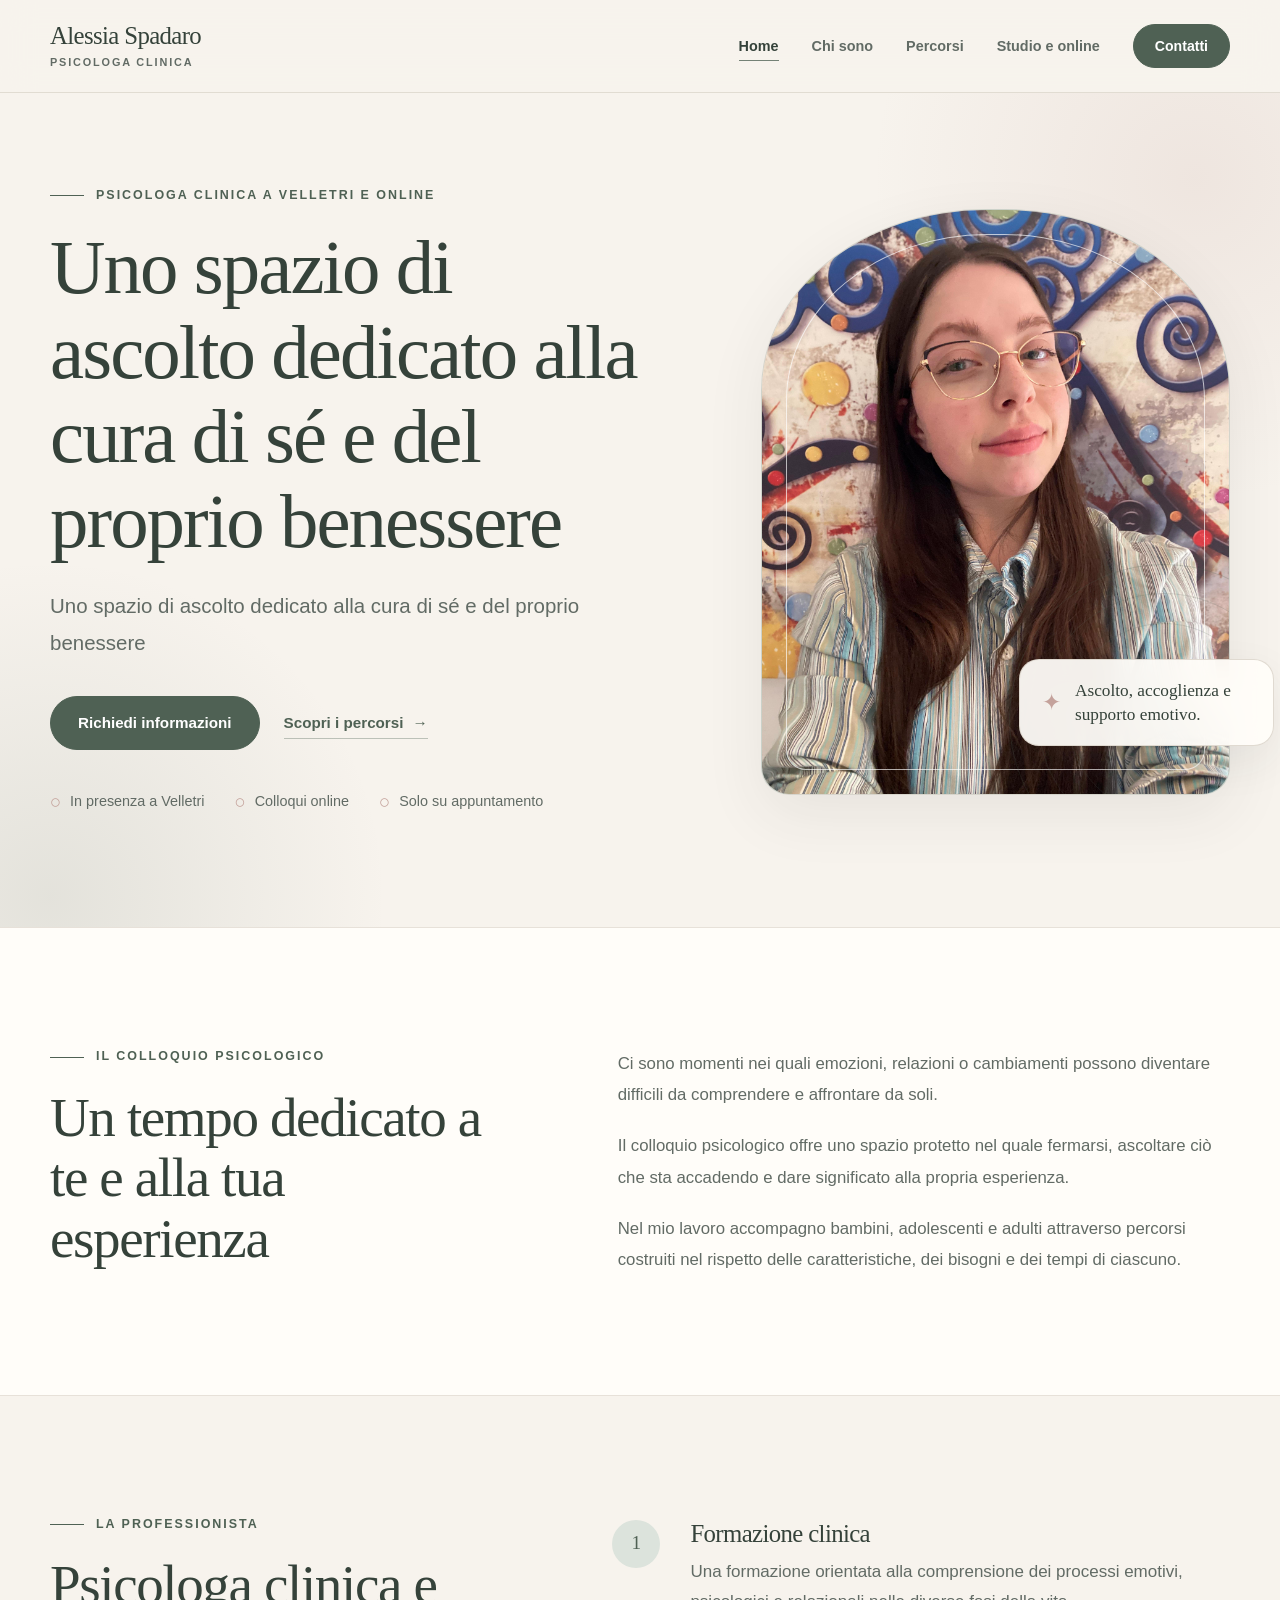
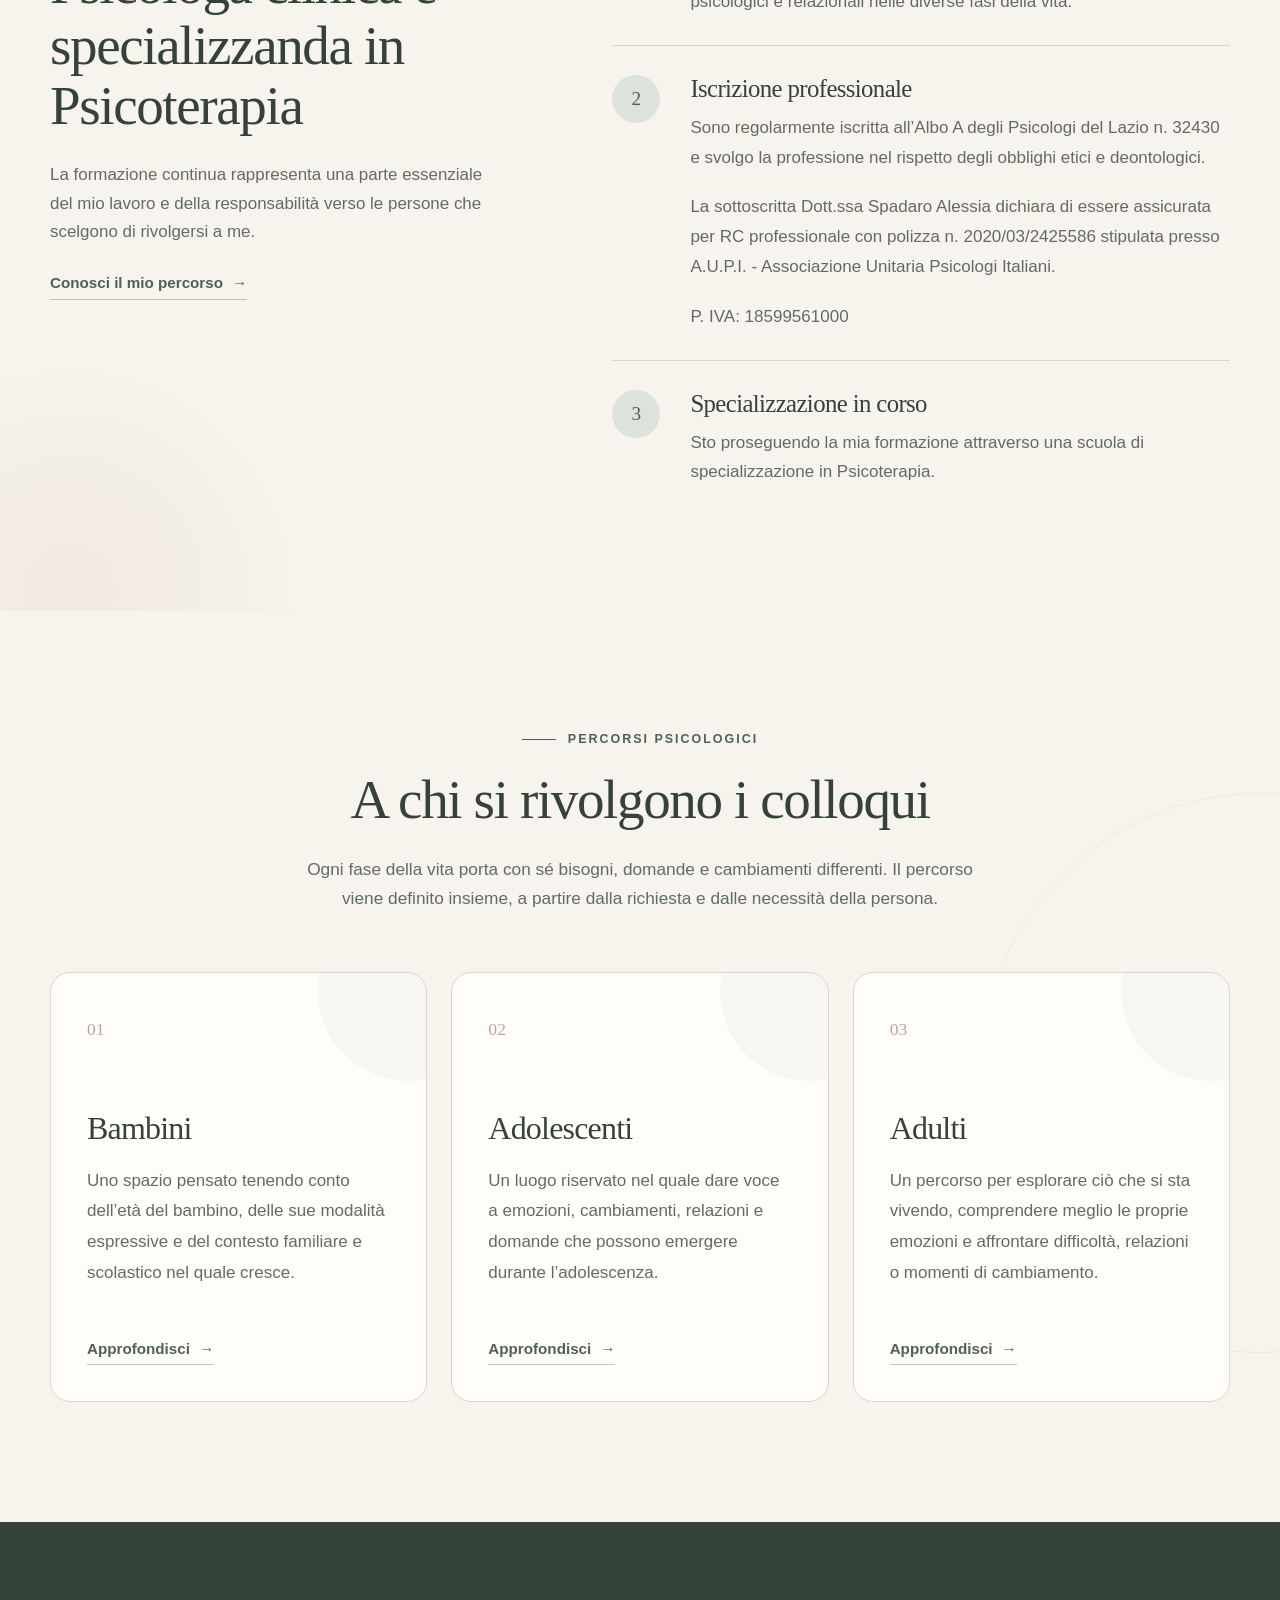
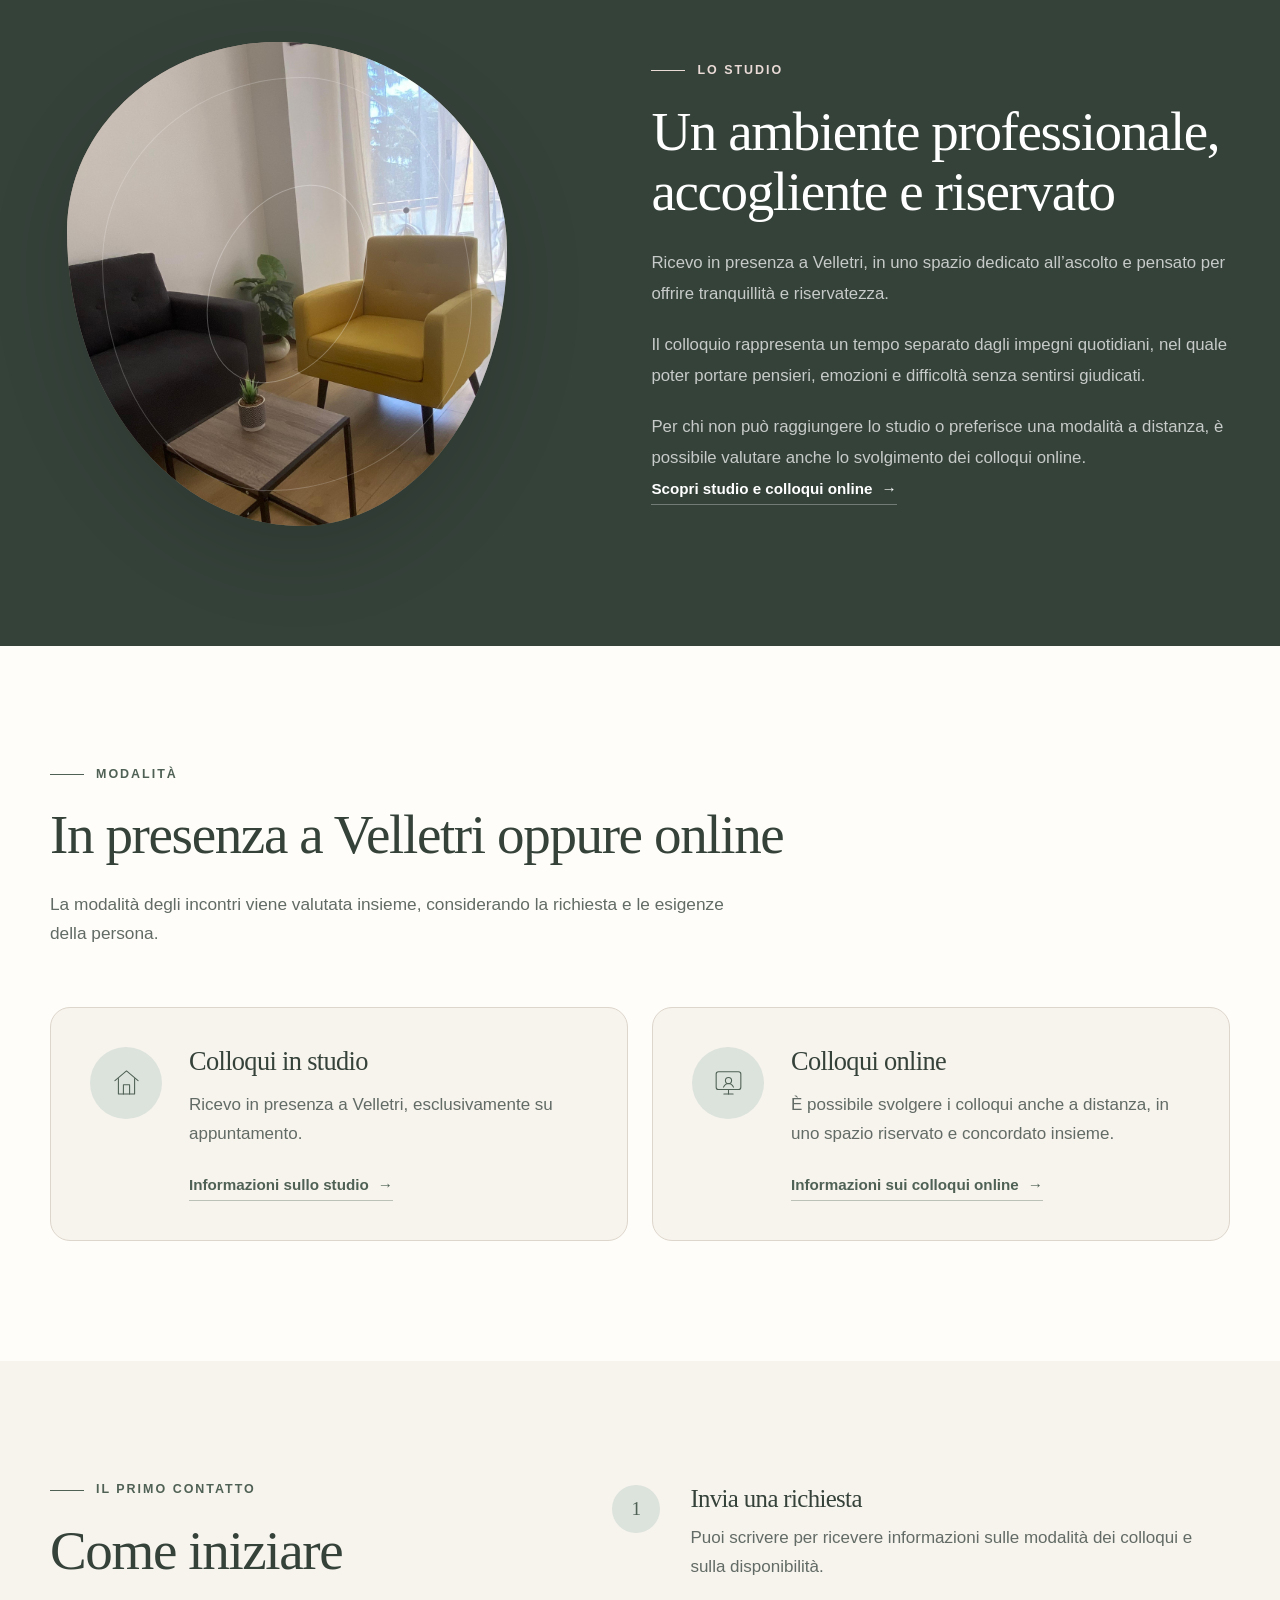
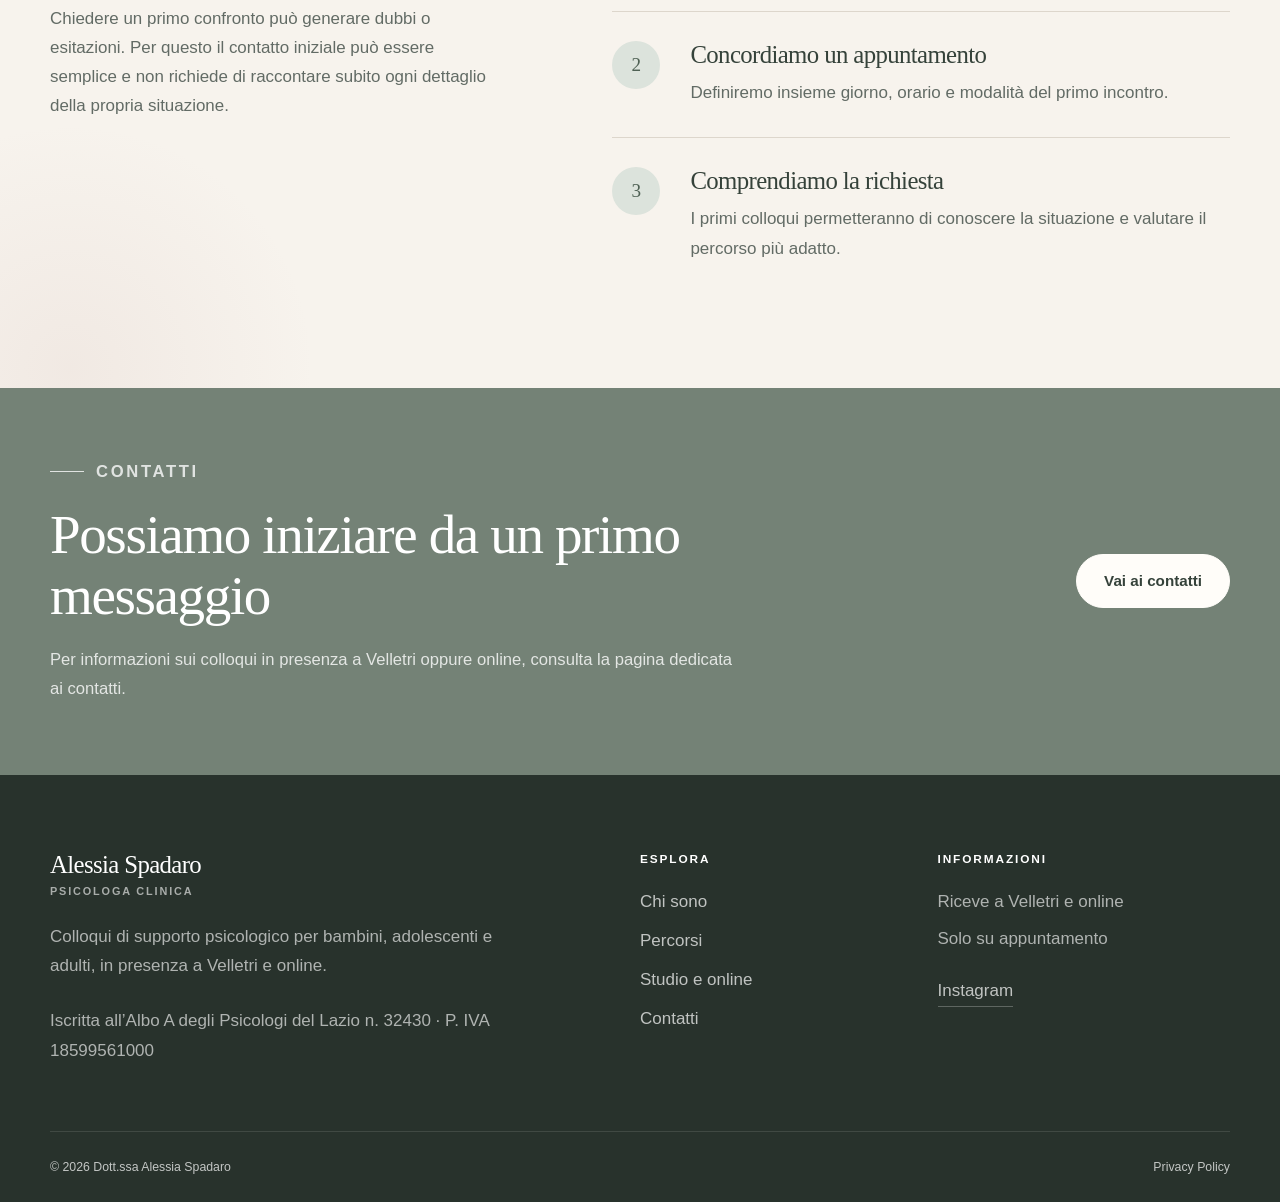
==== commit 81335d23: "update images and content in multiple HTML files" ====
--- a/index.html
+++ b/index.html
@@ -162,7 +162,7 @@
                 </p>
 
                 <h1>
-                    Uno spazio di ascolto per comprendere ciò che stai vivendo
+                        Uno spazio di ascolto dedicato alla cura di sé e del proprio benessere
                 </h1>
 
                 <p class="hero__description">
@@ -550,7 +550,7 @@
                 <div class="organic-shape">
 
                     <img
-                            src="assets/images/studio_alessia.jpeg"
+                            src="assets/images/alessia_studio1.jpeg"
                             alt="Studio professionale della Dott.ssa Alessia Spadaro a Velletri"
                             width="1600"
                             height="1200"
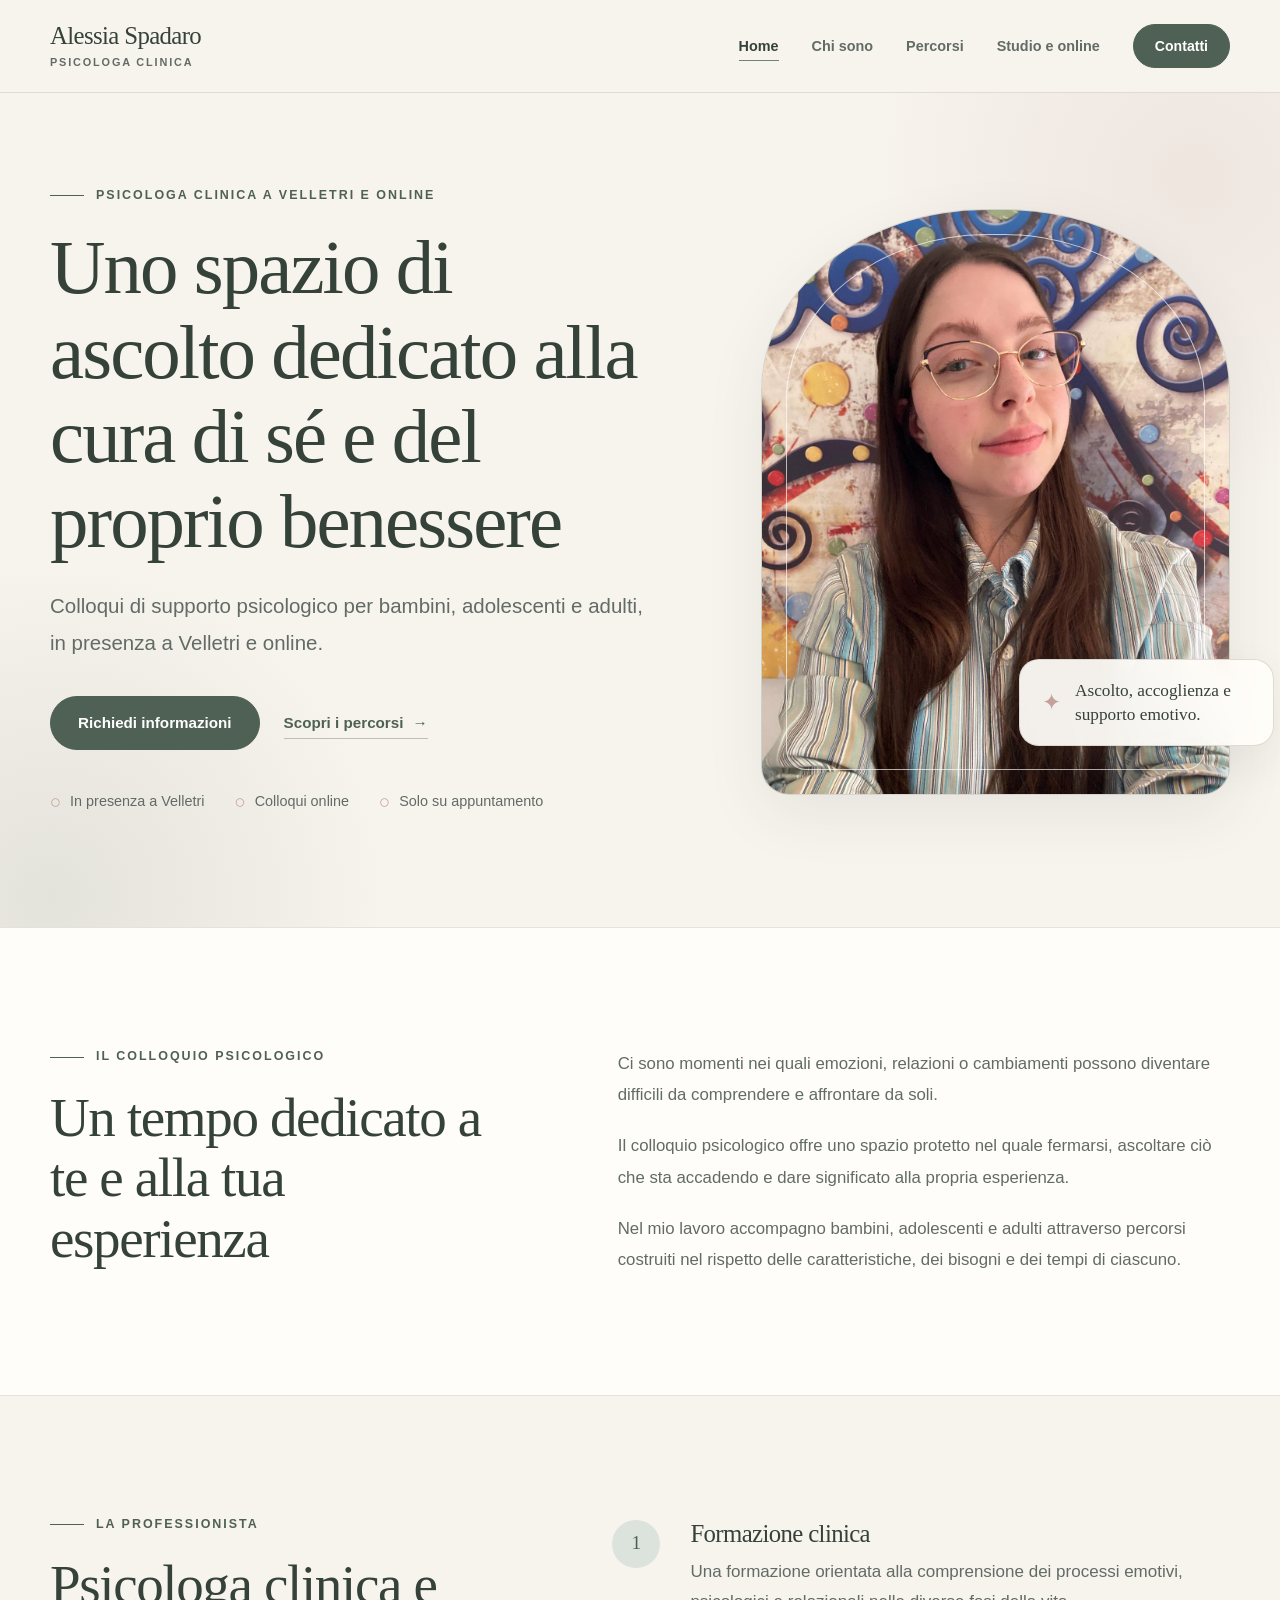
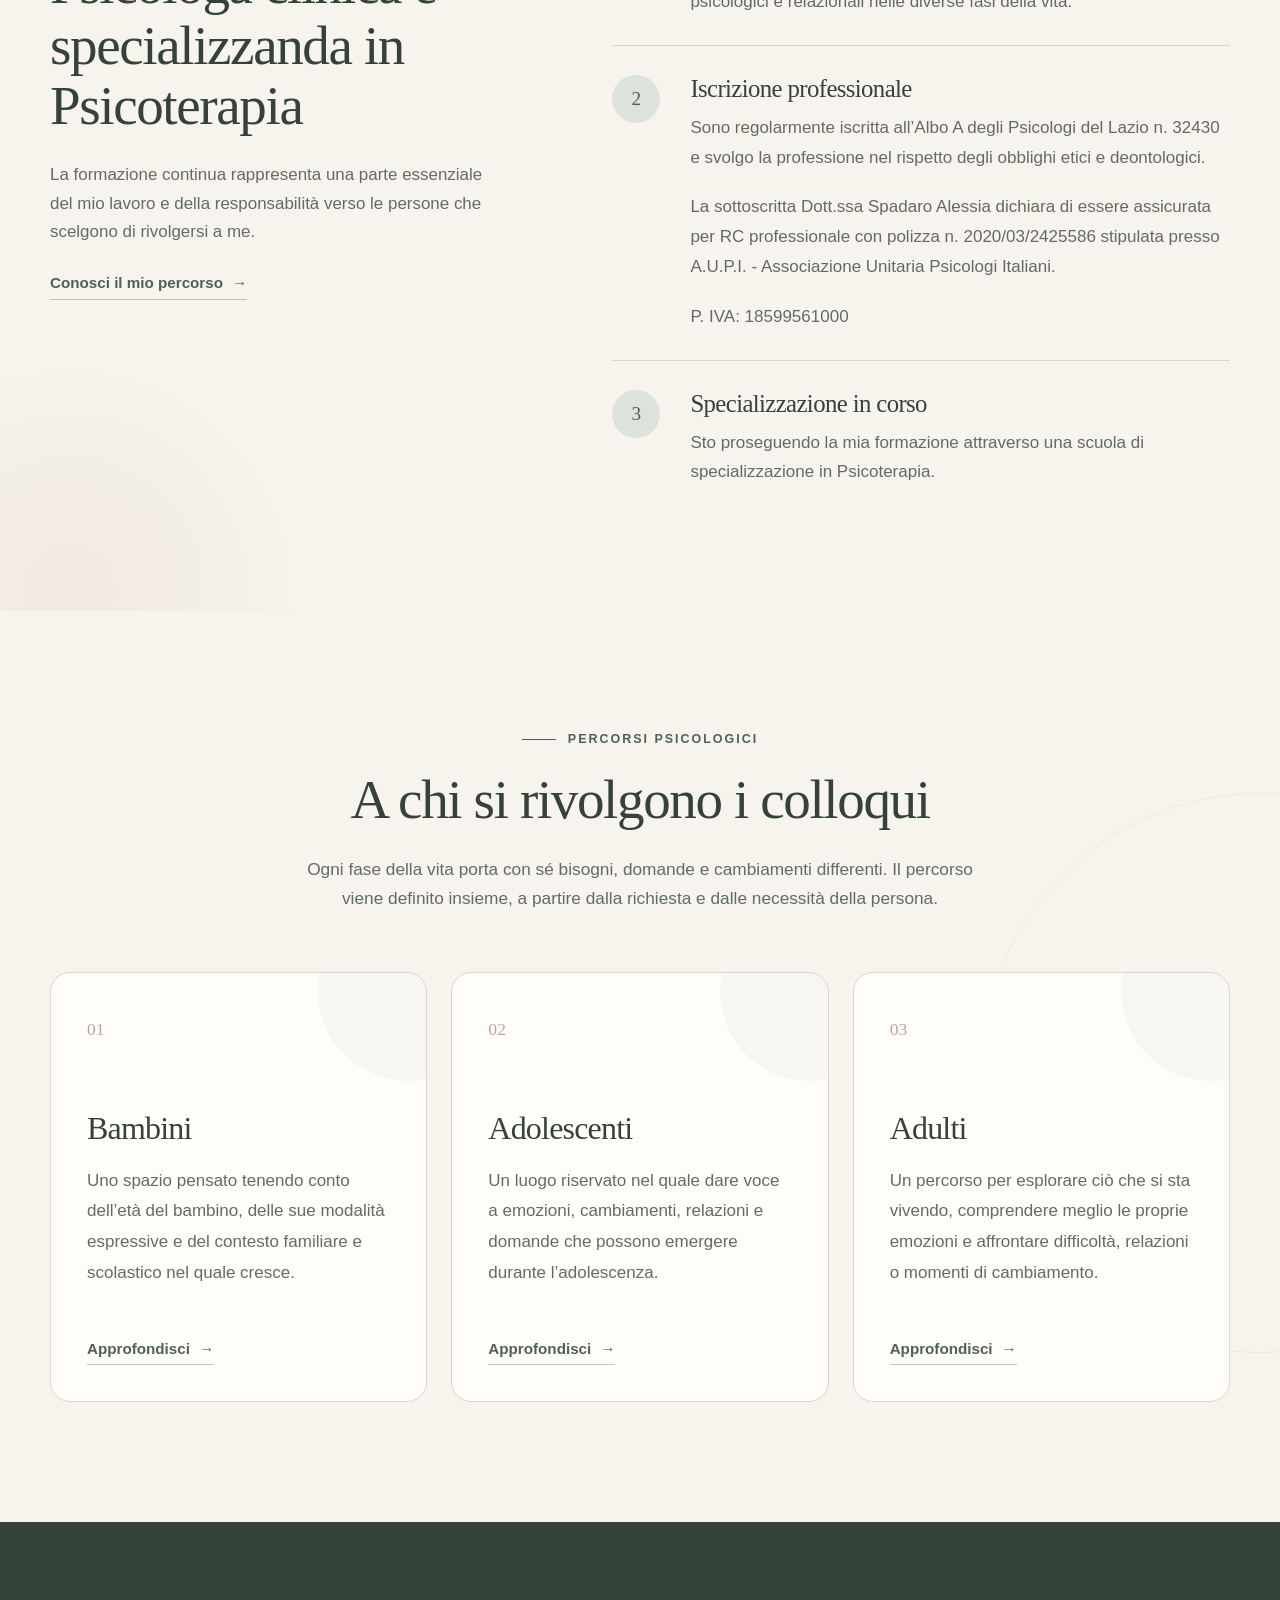
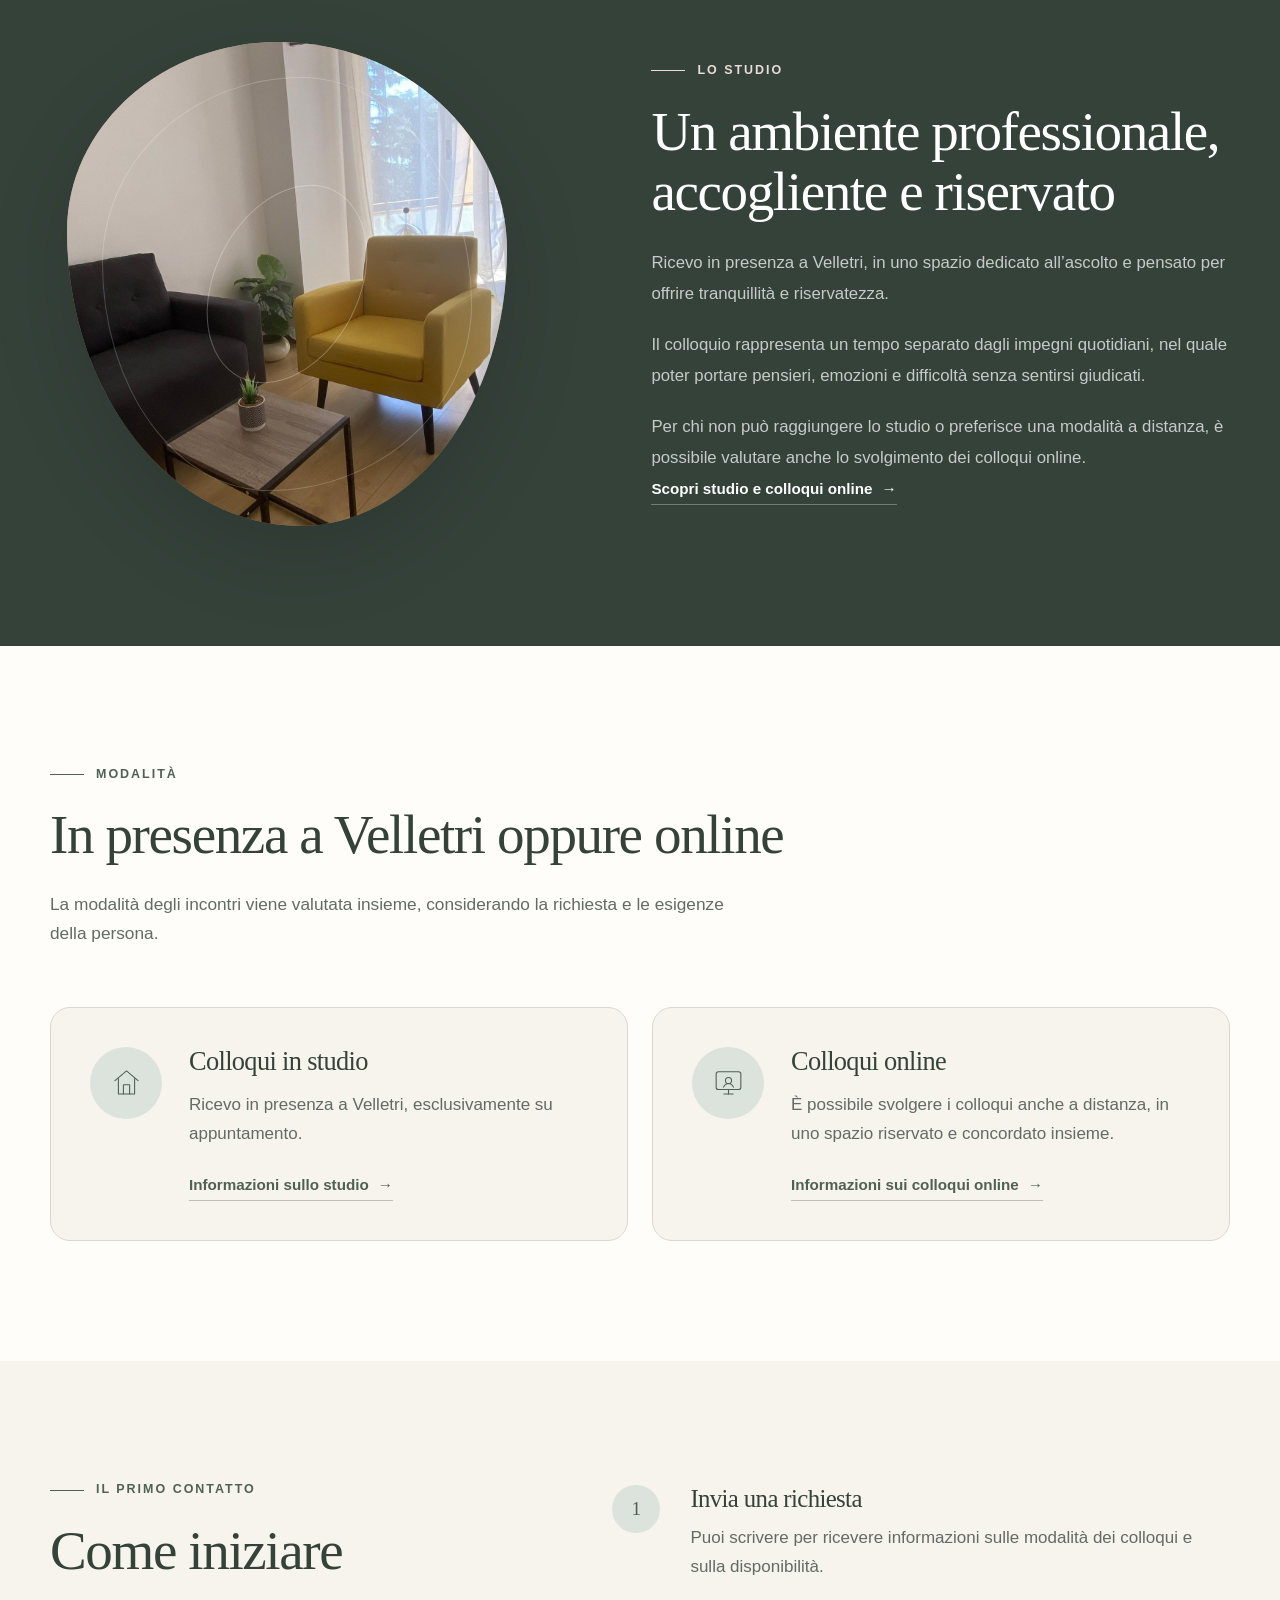
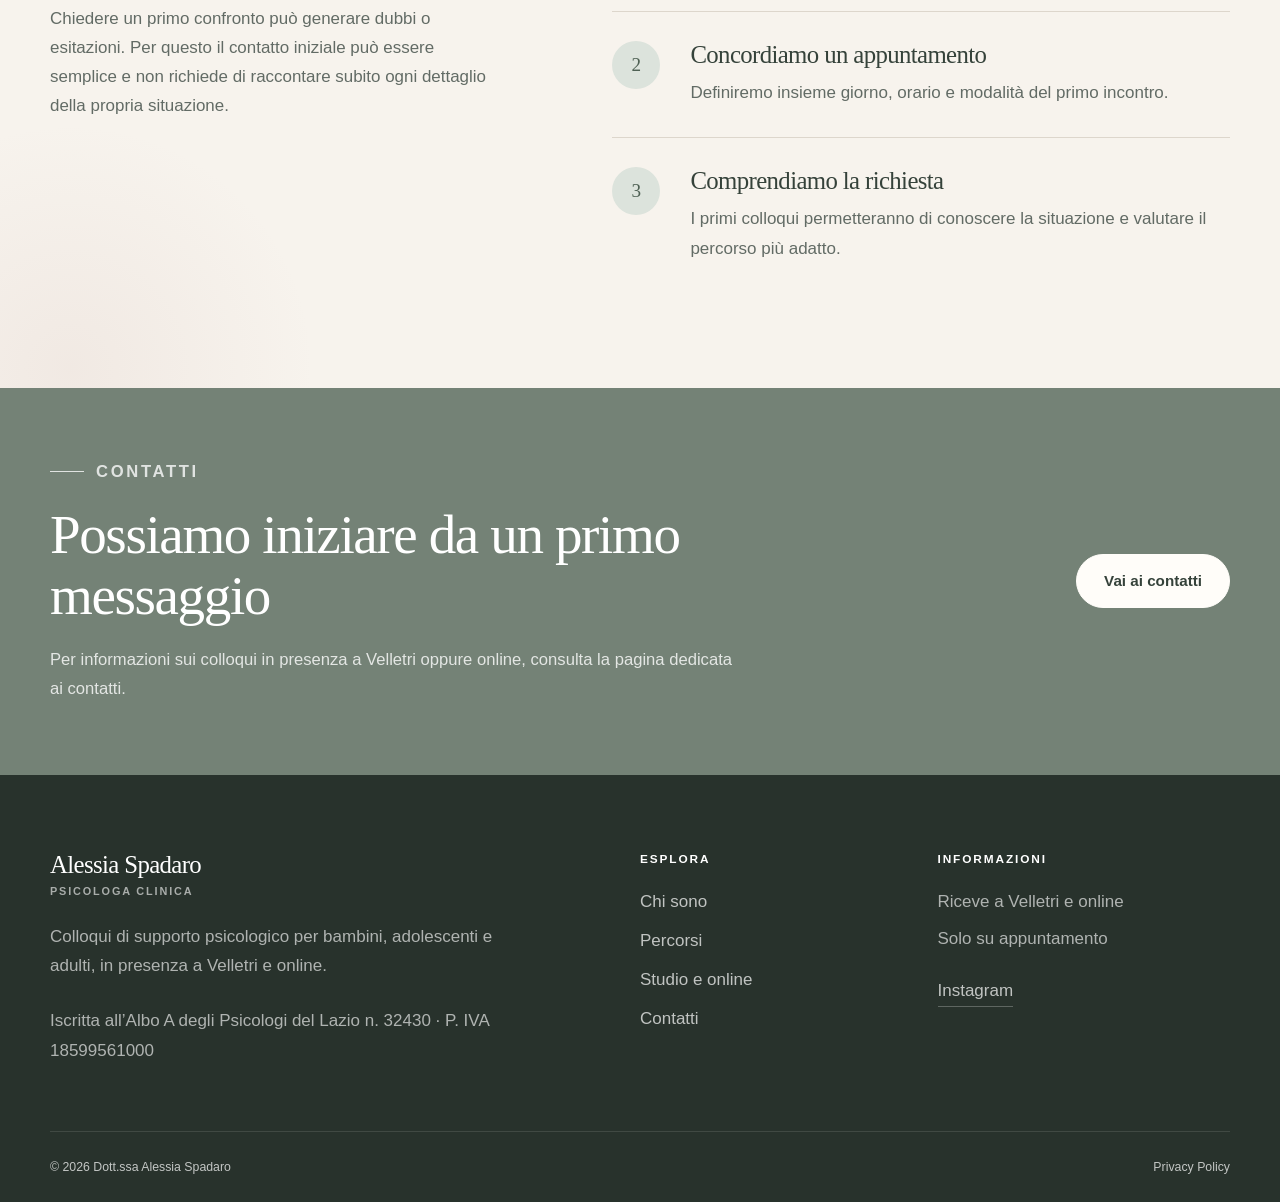
==== commit 9172b917: "Enable indexing and prepare site for launch on alessiaspadaro.it SEO go-live: - Flip robots meta to " ====
--- a/index.html
+++ b/index.html
@@ -15,7 +15,7 @@
             content="Dott.ssa Alessia Spadaro, psicologa clinica a Velletri e online. Colloqui di supporto psicologico per bambini, adolescenti e adulti."
     >
 
-    <meta name="robots" content="noindex, nofollow">
+    <meta name="robots" content="index, follow">
     <meta name="theme-color" content="#f7f3ed">
 
     <link
@@ -166,8 +166,9 @@
                 </h1>
 
                 <p class="hero__description">
-                    Uno spazio di ascolto dedicato alla cura di sé e del
-                    proprio benessere
+                    Colloqui di supporto psicologico per bambini,
+                    adolescenti e adulti, in presenza a Velletri
+                    e online.
                 </p>
 
                 <div class="hero__actions">
